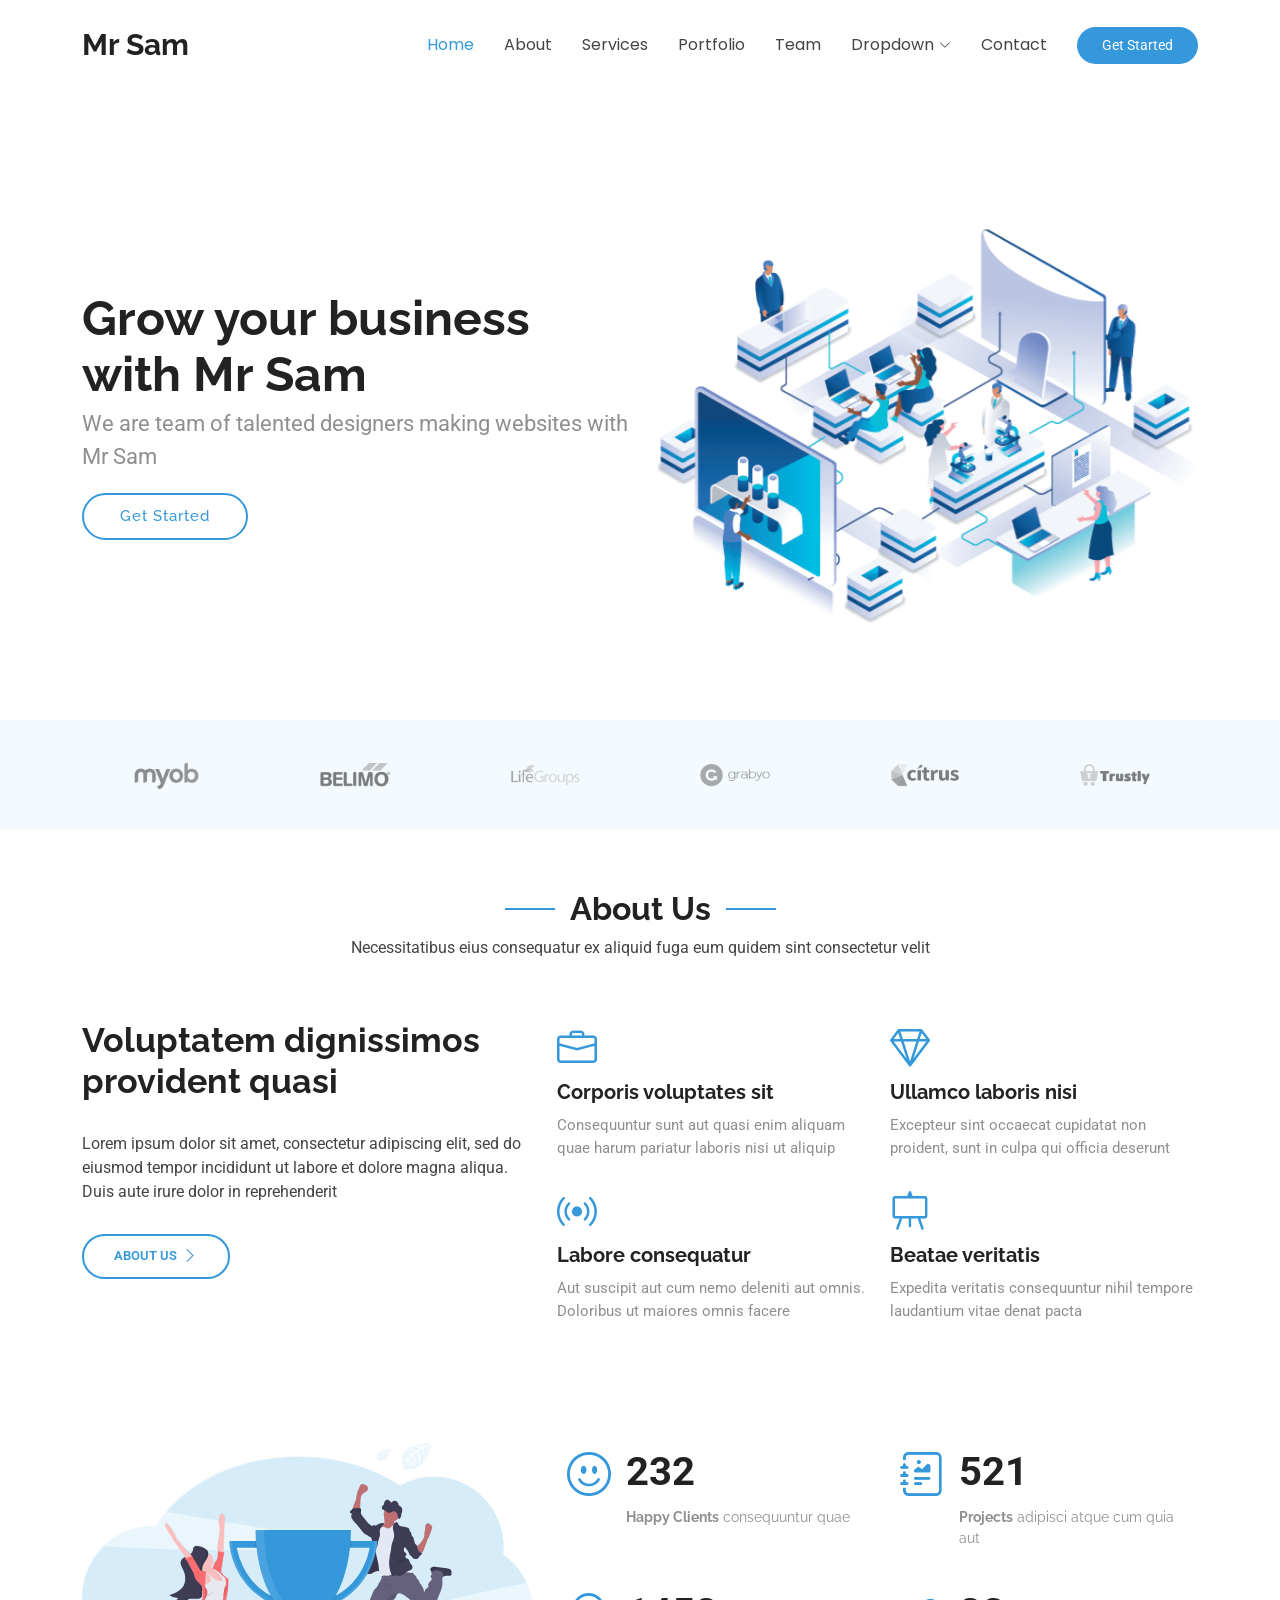
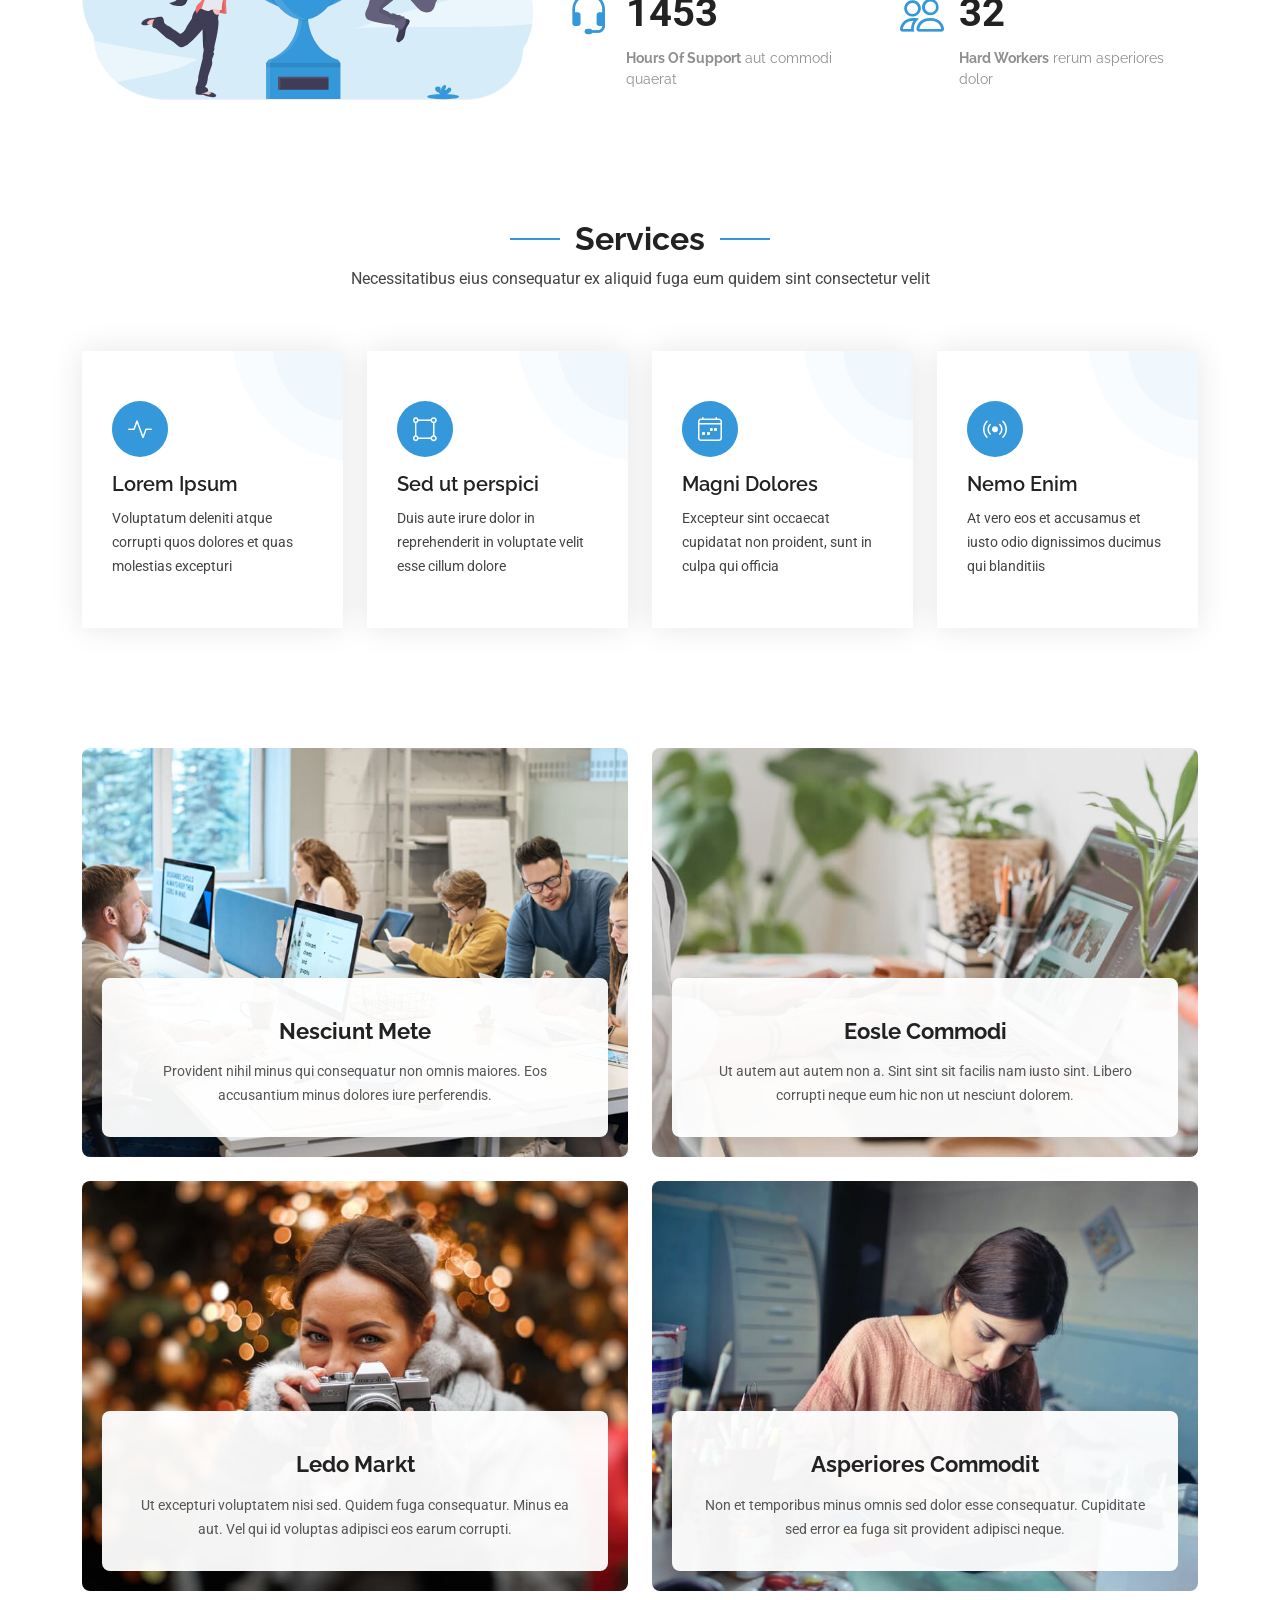
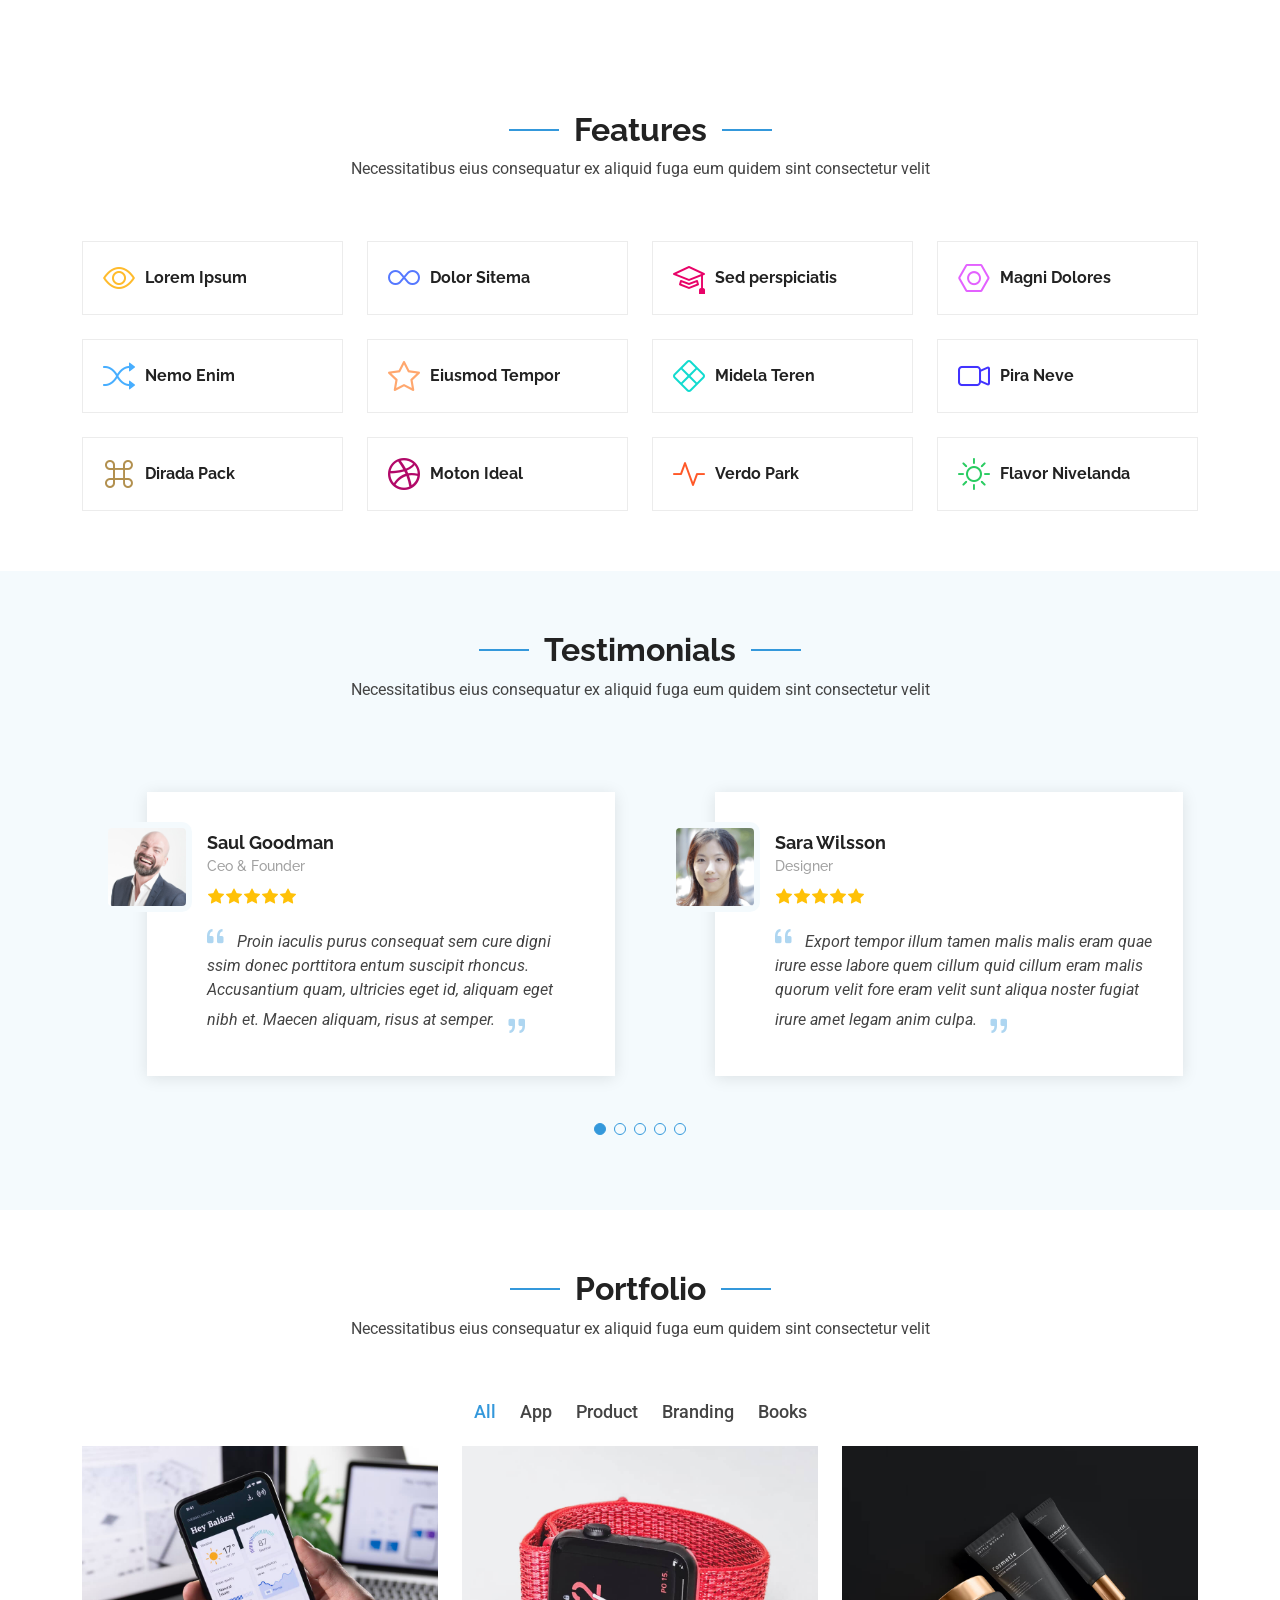
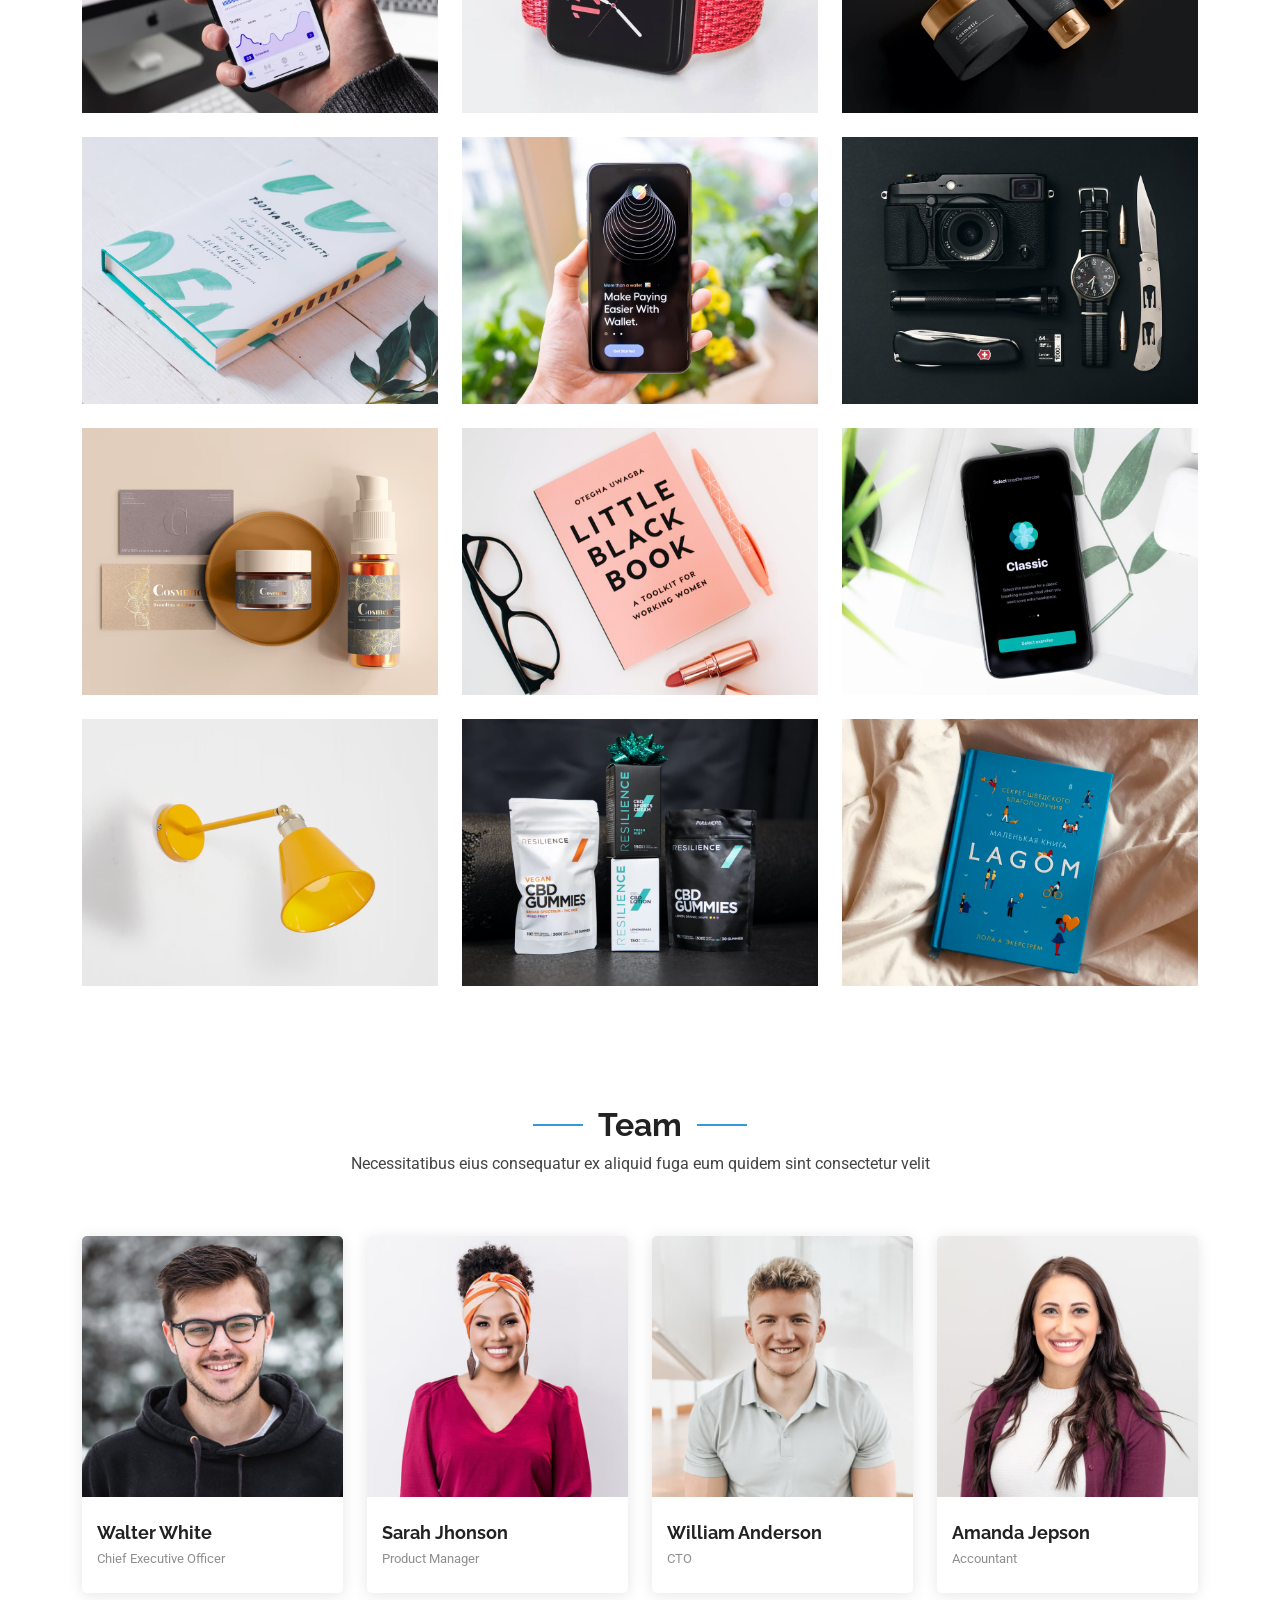
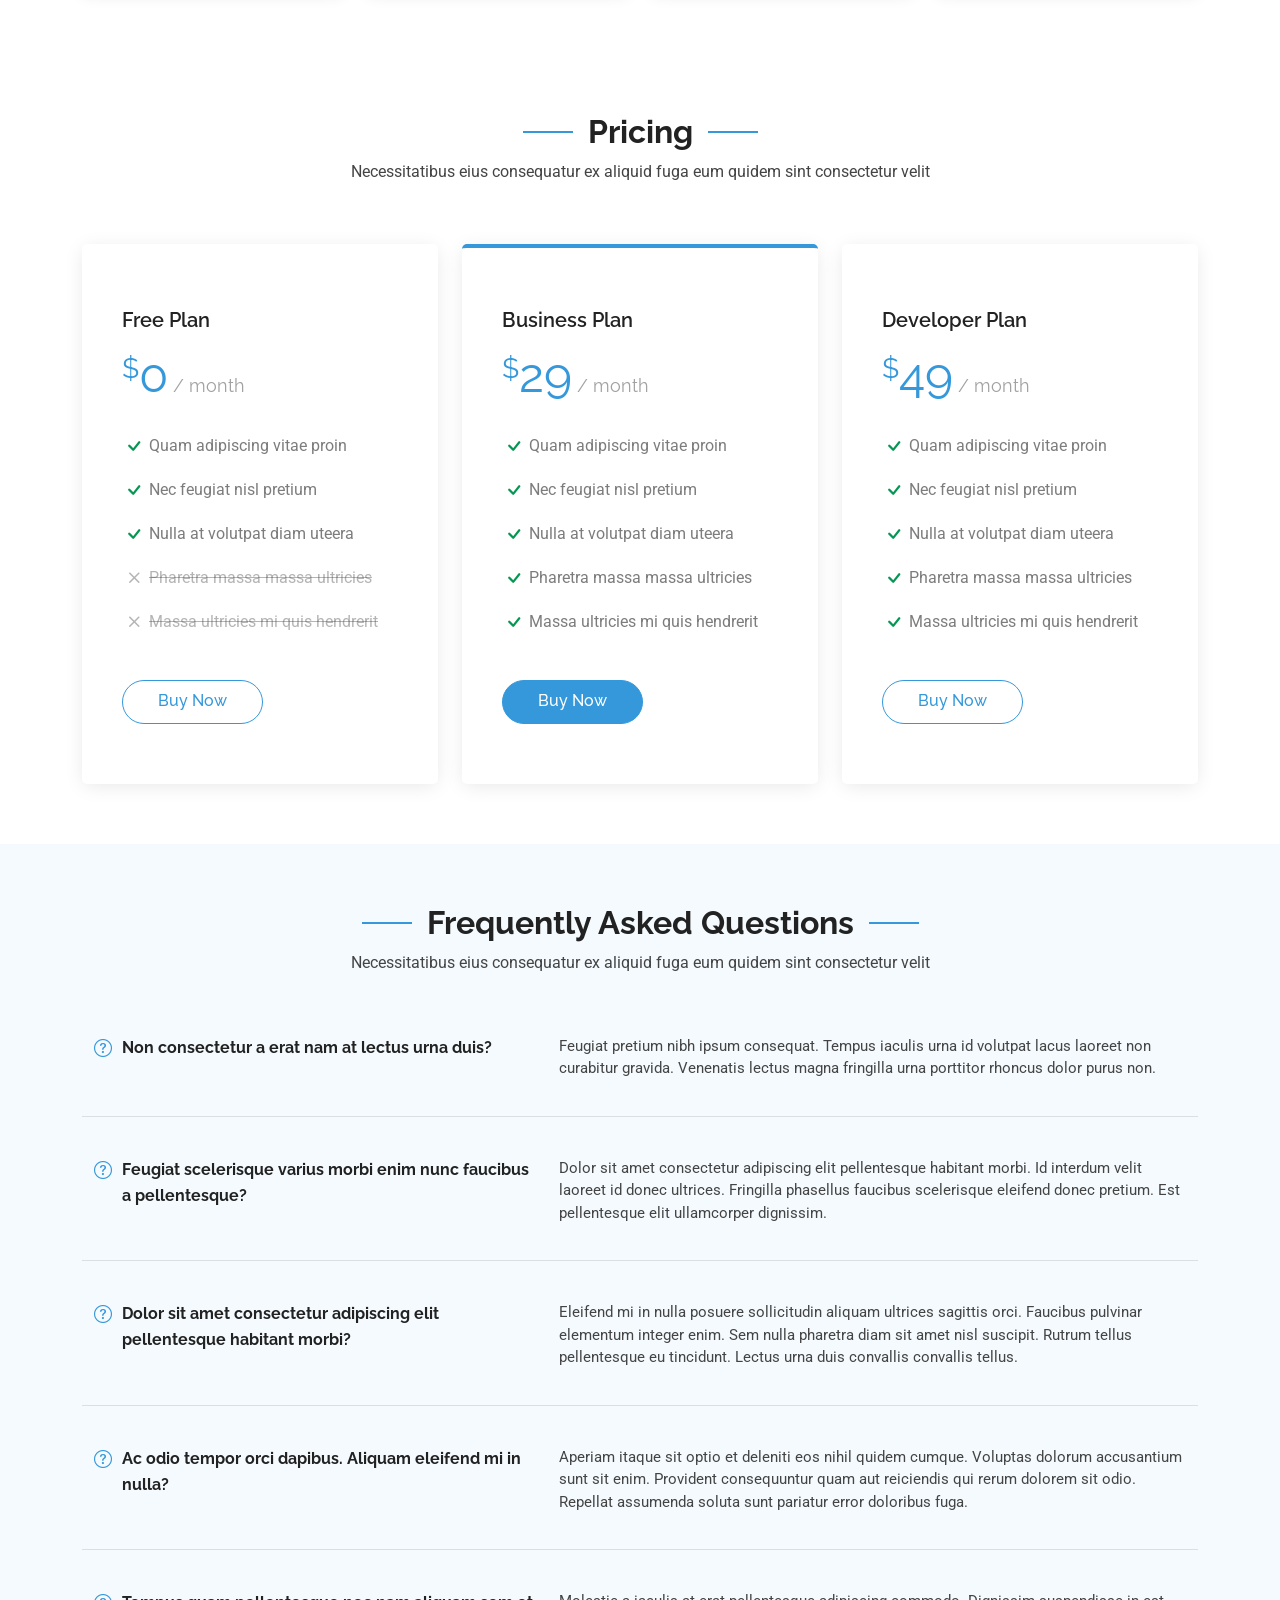
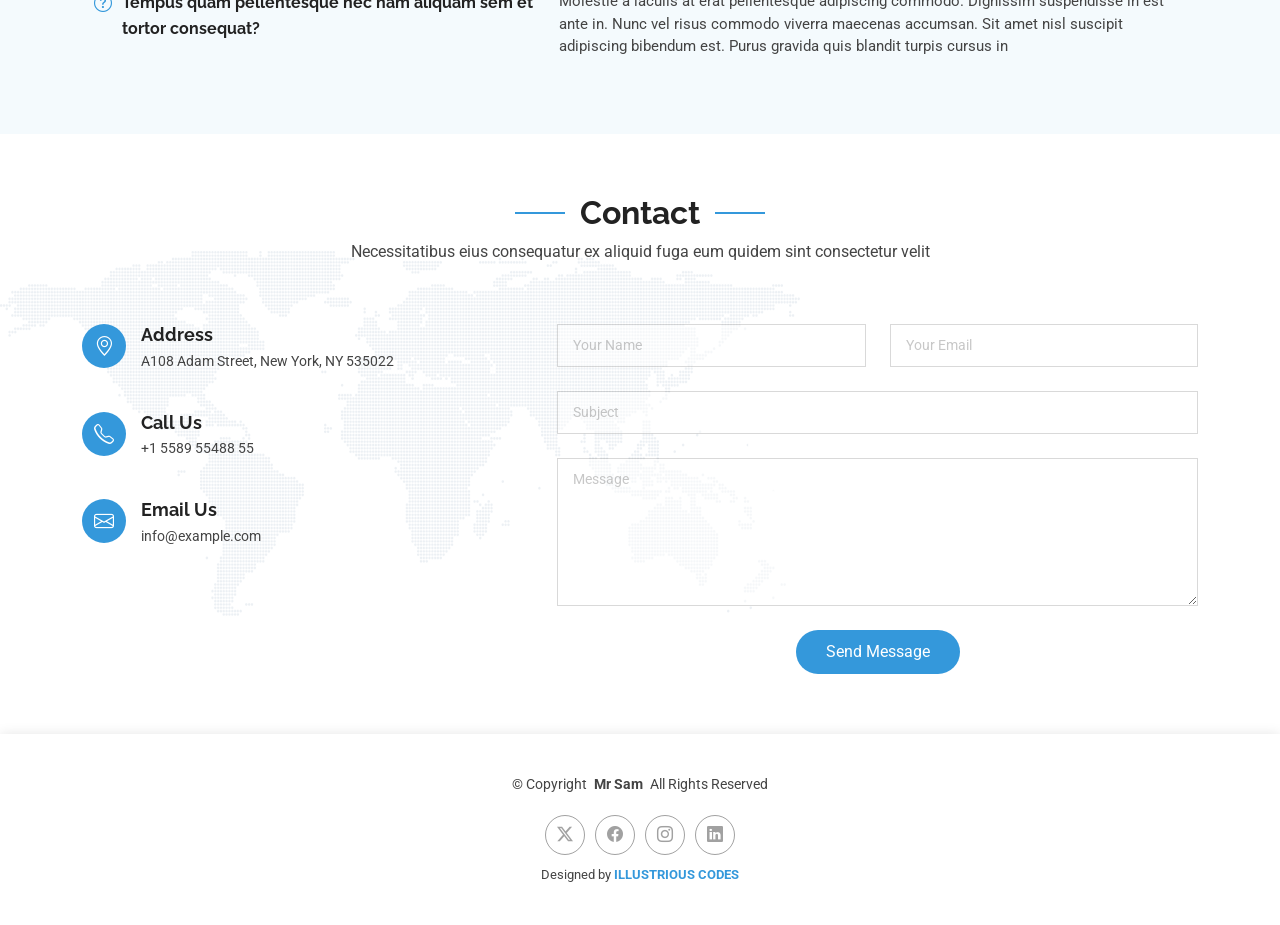
==== index.html @ 63bf289e "Mr Sam" ====
<!DOCTYPE html>
<html lang="en">
  <head>
    <meta charset="utf-8" />
    <meta content="width=device-width, initial-scale=1.0" name="viewport" />
    <title>Mr Sam Work</title>
    <meta name="description" content="" />
    <meta name="keywords" content="" />

    <!-- Favicons -->
    <!-- <link href="assets/img/favicon.png" rel="icon" />
    <link href="assets/img/apple-touch-icon.png" rel="apple-touch-icon" /> -->

    <!-- Fonts -->
    <link href="https://fonts.googleapis.com" rel="preconnect" />
    <link href="https://fonts.gstatic.com" rel="preconnect" crossorigin />
    <link
      href="https://fonts.googleapis.com/css2?family=Roboto:ital,wght@0,100;0,300;0,400;0,500;0,700;0,900;1,100;1,300;1,400;1,500;1,700;1,900&family=Poppins:ital,wght@0,100;0,200;0,300;0,400;0,500;0,600;0,700;0,800;0,900;1,100;1,200;1,300;1,400;1,500;1,600;1,700;1,800;1,900&family=Raleway:ital,wght@0,100;0,200;0,300;0,400;0,500;0,600;0,700;0,800;0,900;1,100;1,200;1,300;1,400;1,500;1,600;1,700;1,800;1,900&display=swap"
      rel="stylesheet"
    />

    <!-- Vendor CSS Files -->
    <link
      href="assets/vendor/bootstrap/css/bootstrap.min.css"
      rel="stylesheet"
    />
    <link
      href="assets/vendor/bootstrap-icons/bootstrap-icons.css"
      rel="stylesheet"
    />
    <link href="assets/vendor/aos/aos.css" rel="stylesheet" />
    <link
      href="assets/vendor/glightbox/css/glightbox.min.css"
      rel="stylesheet"
    />
    <link href="assets/vendor/swiper/swiper-bundle.min.css" rel="stylesheet" />

    <!-- Main CSS File -->
    <link href="assets/css/main.css" rel="stylesheet" />

    <!-- =======================================================
  * Template Name: Vesperr
  * Template URL: https://bootstrapmade.com/vesperr-free-bootstrap-template/
  * Updated: Aug 07 2024 with Bootstrap v5.3.3
  * Author: BootstrapMade.com
  * License: https://bootstrapmade.com/license/
  ======================================================== -->
  </head>

  <body class="index-page">
    <header id="header" class="header d-flex align-items-center sticky-top">
      <div
        class="container-fluid container-xl position-relative d-flex align-items-center"
      >
        <a href="index.html" class="logo d-flex align-items-center me-auto">
          <!-- Uncomment the line below if you also wish to use an image logo -->
          <!-- <img src="assets/img/logo.png" alt=""> -->
          <h1 class="sitename">Mr Sam</h1>
        </a>

        <nav id="navmenu" class="navmenu">
          <ul>
            <li>
              <a href="#hero" class="active">Home<br /></a>
            </li>
            <li><a href="#about">About</a></li>
            <li><a href="#services">Services</a></li>
            <li><a href="#portfolio">Portfolio</a></li>
            <li><a href="#team">Team</a></li>
            <li class="dropdown">
              <a href="#"
                ><span>Dropdown</span>
                <i class="bi bi-chevron-down toggle-dropdown"></i
              ></a>
              <ul>
                <li><a href="#">Dropdown 1</a></li>
                <li class="dropdown">
                  <a href="#"
                    ><span>Deep Dropdown</span>
                    <i class="bi bi-chevron-down toggle-dropdown"></i
                  ></a>
                  <ul>
                    <li><a href="#">Deep Dropdown 1</a></li>
                    <li><a href="#">Deep Dropdown 2</a></li>
                    <li><a href="#">Deep Dropdown 3</a></li>
                    <li><a href="#">Deep Dropdown 4</a></li>
                    <li><a href="#">Deep Dropdown 5</a></li>
                  </ul>
                </li>
                <li><a href="#">Dropdown 2</a></li>
                <li><a href="#">Dropdown 3</a></li>
                <li><a href="#">Dropdown 4</a></li>
              </ul>
            </li>
            <li><a href="#contact">Contact</a></li>
          </ul>
          <i class="mobile-nav-toggle d-xl-none bi bi-list"></i>
        </nav>

        <a class="btn-getstarted" href="index.html#about">Get Started</a>
      </div>
    </header>

    <main class="main">
      <!-- Hero Section -->
      <section id="hero" class="hero section">
        <div class="container">
          <div class="row gy-4">
            <div
              class="col-lg-6 order-2 order-lg-1 d-flex flex-column justify-content-center"
            >
              <h1>Grow your business with Mr Sam</h1>
              <p>
                We are team of talented designers making websites with Mr Sam
              </p>
              <div class="d-flex">
                <a href="#about" class="btn-get-started">Get Started</a>
                <a
                  href="https://www.youtube.com/watch?v=Y7f98aduVJ8"
                  class="glightbox btn-watch-video d-flex align-items-center"
                ></a>
              </div>
            </div>
            <div class="col-lg-6 order-1 order-lg-2 hero-img">
              <img
                src="assets/img/hero-img.png"
                class="img-fluid animated"
                alt=""
              />
            </div>
          </div>
        </div>
      </section>
      <!-- /Hero Section -->

      <!-- Clients Section -->
      <section id="clients" class="clients section light-background">
        <div class="container" data-aos="fade-up">
          <div class="row gy-4">
            <div class="col-xl-2 col-md-3 col-6 client-logo">
              <img
                src="assets/img/clients/client-1.png"
                class="img-fluid"
                alt=""
              />
            </div>
            <!-- End Client Item -->

            <div class="col-xl-2 col-md-3 col-6 client-logo">
              <img
                src="assets/img/clients/client-2.png"
                class="img-fluid"
                alt=""
              />
            </div>
            <!-- End Client Item -->

            <div class="col-xl-2 col-md-3 col-6 client-logo">
              <img
                src="assets/img/clients/client-3.png"
                class="img-fluid"
                alt=""
              />
            </div>
            <!-- End Client Item -->

            <div class="col-xl-2 col-md-3 col-6 client-logo">
              <img
                src="assets/img/clients/client-4.png"
                class="img-fluid"
                alt=""
              />
            </div>
            <!-- End Client Item -->

            <div class="col-xl-2 col-md-3 col-6 client-logo">
              <img
                src="assets/img/clients/client-5.png"
                class="img-fluid"
                alt=""
              />
            </div>
            <!-- End Client Item -->

            <div class="col-xl-2 col-md-3 col-6 client-logo">
              <img
                src="assets/img/clients/client-6.png"
                class="img-fluid"
                alt=""
              />
            </div>
            <!-- End Client Item -->
          </div>
        </div>
      </section>
      <!-- /Clients Section -->

      <!-- About Section -->
      <section id="about" class="about section">
        <!-- Section Title -->
        <div class="container section-title" data-aos="fade-up">
          <h2>About Us</h2>
          <p>
            Necessitatibus eius consequatur ex aliquid fuga eum quidem sint
            consectetur velit
          </p>
        </div>
        <!-- End Section Title -->

        <div class="container">
          <div class="row gy-5">
            <div
              class="content col-xl-5 d-flex flex-column"
              data-aos="fade-up"
              data-aos-delay="100"
            >
              <h3>Voluptatem dignissimos provident quasi</h3>
              <p>
                Lorem ipsum dolor sit amet, consectetur adipiscing elit, sed do
                eiusmod tempor incididunt ut labore et dolore magna aliqua. Duis
                aute irure dolor in reprehenderit
              </p>
              <a
                href="#"
                class="about-btn align-self-center align-self-xl-start"
                ><span>About us</span> <i class="bi bi-chevron-right"></i
              ></a>
            </div>

            <div class="col-xl-7" data-aos="fade-up" data-aos-delay="200">
              <div class="row gy-4">
                <div class="col-md-6 icon-box position-relative">
                  <i class="bi bi-briefcase"></i>
                  <h4>
                    <a href="" class="stretched-link"
                      >Corporis voluptates sit</a
                    >
                  </h4>
                  <p>
                    Consequuntur sunt aut quasi enim aliquam quae harum pariatur
                    laboris nisi ut aliquip
                  </p>
                </div>
                <!-- Icon-Box -->

                <div class="col-md-6 icon-box position-relative">
                  <i class="bi bi-gem"></i>
                  <h4>
                    <a href="" class="stretched-link">Ullamco laboris nisi</a>
                  </h4>
                  <p>
                    Excepteur sint occaecat cupidatat non proident, sunt in
                    culpa qui officia deserunt
                  </p>
                </div>
                <!-- Icon-Box -->

                <div class="col-md-6 icon-box position-relative">
                  <i class="bi bi-broadcast"></i>
                  <h4>
                    <a href="" class="stretched-link">Labore consequatur</a>
                  </h4>
                  <p>
                    Aut suscipit aut cum nemo deleniti aut omnis. Doloribus ut
                    maiores omnis facere
                  </p>
                </div>
                <!-- Icon-Box -->

                <div class="col-md-6 icon-box position-relative">
                  <i class="bi bi-easel"></i>
                  <h4>
                    <a href="" class="stretched-link">Beatae veritatis</a>
                  </h4>
                  <p>
                    Expedita veritatis consequuntur nihil tempore laudantium
                    vitae denat pacta
                  </p>
                </div>
                <!-- Icon-Box -->
              </div>
            </div>
          </div>
        </div>
      </section>
      <!-- /About Section -->

      <!-- Stats Section -->
      <section id="stats" class="stats section">
        <div class="container" data-aos="fade-up" data-aos-delay="100">
          <div class="row gy-4 align-items-center">
            <div class="col-lg-5">
              <img src="assets/img/stats-img.svg" alt="" class="img-fluid" />
            </div>

            <div class="col-lg-7">
              <div class="row gy-4">
                <div class="col-lg-6">
                  <div class="stats-item d-flex">
                    <i class="bi bi-emoji-smile flex-shrink-0"></i>
                    <div>
                      <span
                        data-purecounter-start="0"
                        data-purecounter-end="232"
                        data-purecounter-duration="1"
                        class="purecounter"
                      ></span>
                      <p>
                        <strong>Happy Clients</strong>
                        <span>consequuntur quae</span>
                      </p>
                    </div>
                  </div>
                </div>
                <!-- End Stats Item -->

                <div class="col-lg-6">
                  <div class="stats-item d-flex">
                    <i class="bi bi-journal-richtext flex-shrink-0"></i>
                    <div>
                      <span
                        data-purecounter-start="0"
                        data-purecounter-end="521"
                        data-purecounter-duration="1"
                        class="purecounter"
                      ></span>
                      <p>
                        <strong>Projects</strong>
                        <span>adipisci atque cum quia aut</span>
                      </p>
                    </div>
                  </div>
                </div>
                <!-- End Stats Item -->

                <div class="col-lg-6">
                  <div class="stats-item d-flex">
                    <i class="bi bi-headset flex-shrink-0"></i>
                    <div>
                      <span
                        data-purecounter-start="0"
                        data-purecounter-end="1453"
                        data-purecounter-duration="1"
                        class="purecounter"
                      ></span>
                      <p>
                        <strong>Hours Of Support</strong>
                        <span>aut commodi quaerat</span>
                      </p>
                    </div>
                  </div>
                </div>
                <!-- End Stats Item -->

                <div class="col-lg-6">
                  <div class="stats-item d-flex">
                    <i class="bi bi-people flex-shrink-0"></i>
                    <div>
                      <span
                        data-purecounter-start="0"
                        data-purecounter-end="32"
                        data-purecounter-duration="1"
                        class="purecounter"
                      ></span>
                      <p>
                        <strong>Hard Workers</strong>
                        <span>rerum asperiores dolor</span>
                      </p>
                    </div>
                  </div>
                </div>
                <!-- End Stats Item -->
              </div>
            </div>
          </div>
        </div>
      </section>
      <!-- /Stats Section -->

      <!-- Services Section -->
      <section id="services" class="services section">
        <!-- Section Title -->
        <div class="container section-title" data-aos="fade-up">
          <h2>Services</h2>
          <p>
            Necessitatibus eius consequatur ex aliquid fuga eum quidem sint
            consectetur velit
          </p>
        </div>
        <!-- End Section Title -->

        <div class="container">
          <div class="row gy-4">
            <div
              class="col-xl-3 col-md-6 d-flex"
              data-aos="fade-up"
              data-aos-delay="100"
            >
              <div class="service-item position-relative">
                <i class="bi bi-activity"></i>
                <h4><a href="" class="stretched-link">Lorem Ipsum</a></h4>
                <p>
                  Voluptatum deleniti atque corrupti quos dolores et quas
                  molestias excepturi
                </p>
              </div>
            </div>
            <!-- End Service Item -->

            <div
              class="col-xl-3 col-md-6 d-flex"
              data-aos="fade-up"
              data-aos-delay="200"
            >
              <div class="service-item position-relative">
                <i class="bi bi-bounding-box-circles"></i>
                <h4><a href="" class="stretched-link">Sed ut perspici</a></h4>
                <p>
                  Duis aute irure dolor in reprehenderit in voluptate velit esse
                  cillum dolore
                </p>
              </div>
            </div>
            <!-- End Service Item -->

            <div
              class="col-xl-3 col-md-6 d-flex"
              data-aos="fade-up"
              data-aos-delay="300"
            >
              <div class="service-item position-relative">
                <i class="bi bi-calendar4-week"></i>
                <h4><a href="" class="stretched-link">Magni Dolores</a></h4>
                <p>
                  Excepteur sint occaecat cupidatat non proident, sunt in culpa
                  qui officia
                </p>
              </div>
            </div>
            <!-- End Service Item -->

            <div
              class="col-xl-3 col-md-6 d-flex"
              data-aos="fade-up"
              data-aos-delay="400"
            >
              <div class="service-item position-relative">
                <i class="bi bi-broadcast"></i>
                <h4><a href="" class="stretched-link">Nemo Enim</a></h4>
                <p>
                  At vero eos et accusamus et iusto odio dignissimos ducimus qui
                  blanditiis
                </p>
              </div>
            </div>
            <!-- End Service Item -->
          </div>
        </div>
      </section>
      <!-- /Services Section -->

      <!-- Alt Services Section -->
      <section id="alt-services" class="alt-services section">
        <div class="container" data-aos="fade-up" data-aos-delay="100">
          <div class="row gy-4">
            <div class="col-lg-6" data-aos="zoom-in" data-aos-delay="200">
              <div class="service-item position-relative">
                <div class="img">
                  <img
                    src="assets/img/services-1.jpg"
                    class="img-fluid"
                    alt=""
                  />
                </div>
                <div class="details">
                  <a href="service-details.html" class="stretched-link">
                    <h3>Nesciunt Mete</h3>
                  </a>
                  <p>
                    Provident nihil minus qui consequatur non omnis maiores. Eos
                    accusantium minus dolores iure perferendis.
                  </p>
                </div>
              </div>
            </div>
            <!-- End Service Item -->

            <div class="col-lg-6" data-aos="zoom-in" data-aos-delay="300">
              <div class="service-item position-relative">
                <div class="img">
                  <img
                    src="assets/img/services-2.jpg"
                    class="img-fluid"
                    alt=""
                  />
                </div>
                <div class="details">
                  <a href="service-details.html" class="stretched-link">
                    <h3>Eosle Commodi</h3>
                  </a>
                  <p>
                    Ut autem aut autem non a. Sint sint sit facilis nam iusto
                    sint. Libero corrupti neque eum hic non ut nesciunt dolorem.
                  </p>
                </div>
              </div>
            </div>
            <!-- End Service Item -->

            <div class="col-lg-6" data-aos="zoom-in" data-aos-delay="400">
              <div class="service-item position-relative">
                <div class="img">
                  <img
                    src="assets/img/services-3.jpg"
                    class="img-fluid"
                    alt=""
                  />
                </div>
                <div class="details">
                  <a href="service-details.html" class="stretched-link">
                    <h3>Ledo Markt</h3>
                  </a>
                  <p>
                    Ut excepturi voluptatem nisi sed. Quidem fuga consequatur.
                    Minus ea aut. Vel qui id voluptas adipisci eos earum
                    corrupti.
                  </p>
                </div>
              </div>
            </div>
            <!-- End Service Item -->

            <div class="col-lg-6" data-aos="zoom-in" data-aos-delay="500">
              <div class="service-item position-relative">
                <div class="img">
                  <img
                    src="assets/img/services-4.jpg"
                    class="img-fluid"
                    alt=""
                  />
                </div>
                <div class="details">
                  <a href="service-details.html" class="stretched-link">
                    <h3>Asperiores Commodit</h3>
                  </a>
                  <p>
                    Non et temporibus minus omnis sed dolor esse consequatur.
                    Cupiditate sed error ea fuga sit provident adipisci neque.
                  </p>
                  <a href="service-details.html" class="stretched-link"></a>
                </div>
              </div>
            </div>
            <!-- End Service Item -->
          </div>
        </div>
      </section>
      <!-- /Alt Services Section -->

      <!-- Features Section -->
      <section id="features" class="features section">
        <!-- Section Title -->
        <div class="container section-title" data-aos="fade-up">
          <h2>Features</h2>
          <p>
            Necessitatibus eius consequatur ex aliquid fuga eum quidem sint
            consectetur velit
          </p>
        </div>
        <!-- End Section Title -->

        <div class="container">
          <div class="row gy-4">
            <div
              class="col-lg-3 col-md-4"
              data-aos="fade-up"
              data-aos-delay="100"
            >
              <div class="features-item">
                <i class="bi bi-eye" style="color: #ffbb2c"></i>
                <h3><a href="" class="stretched-link">Lorem Ipsum</a></h3>
              </div>
            </div>
            <!-- End Feature Item -->

            <div
              class="col-lg-3 col-md-4"
              data-aos="fade-up"
              data-aos-delay="200"
            >
              <div class="features-item">
                <i class="bi bi-infinity" style="color: #5578ff"></i>
                <h3><a href="" class="stretched-link">Dolor Sitema</a></h3>
              </div>
            </div>
            <!-- End Feature Item -->

            <div
              class="col-lg-3 col-md-4"
              data-aos="fade-up"
              data-aos-delay="300"
            >
              <div class="features-item">
                <i class="bi bi-mortarboard" style="color: #e80368"></i>
                <h3><a href="" class="stretched-link">Sed perspiciatis</a></h3>
              </div>
            </div>
            <!-- End Feature Item -->

            <div
              class="col-lg-3 col-md-4"
              data-aos="fade-up"
              data-aos-delay="400"
            >
              <div class="features-item">
                <i class="bi bi-nut" style="color: #e361ff"></i>
                <h3><a href="" class="stretched-link">Magni Dolores</a></h3>
              </div>
            </div>
            <!-- End Feature Item -->

            <div
              class="col-lg-3 col-md-4"
              data-aos="fade-up"
              data-aos-delay="500"
            >
              <div class="features-item">
                <i class="bi bi-shuffle" style="color: #47aeff"></i>
                <h3><a href="" class="stretched-link">Nemo Enim</a></h3>
              </div>
            </div>
            <!-- End Feature Item -->

            <div
              class="col-lg-3 col-md-4"
              data-aos="fade-up"
              data-aos-delay="600"
            >
              <div class="features-item">
                <i class="bi bi-star" style="color: #ffa76e"></i>
                <h3><a href="" class="stretched-link">Eiusmod Tempor</a></h3>
              </div>
            </div>
            <!-- End Feature Item -->

            <div
              class="col-lg-3 col-md-4"
              data-aos="fade-up"
              data-aos-delay="700"
            >
              <div class="features-item">
                <i class="bi bi-x-diamond" style="color: #11dbcf"></i>
                <h3><a href="" class="stretched-link">Midela Teren</a></h3>
              </div>
            </div>
            <!-- End Feature Item -->

            <div
              class="col-lg-3 col-md-4"
              data-aos="fade-up"
              data-aos-delay="800"
            >
              <div class="features-item">
                <i class="bi bi-camera-video" style="color: #4233ff"></i>
                <h3><a href="" class="stretched-link">Pira Neve</a></h3>
              </div>
            </div>
            <!-- End Feature Item -->

            <div
              class="col-lg-3 col-md-4"
              data-aos="fade-up"
              data-aos-delay="900"
            >
              <div class="features-item">
                <i class="bi bi-command" style="color: #b2904f"></i>
                <h3><a href="" class="stretched-link">Dirada Pack</a></h3>
              </div>
            </div>
            <!-- End Feature Item -->

            <div
              class="col-lg-3 col-md-4"
              data-aos="fade-up"
              data-aos-delay="1000"
            >
              <div class="features-item">
                <i class="bi bi-dribbble" style="color: #b20969"></i>
                <h3><a href="" class="stretched-link">Moton Ideal</a></h3>
              </div>
            </div>
            <!-- End Feature Item -->

            <div
              class="col-lg-3 col-md-4"
              data-aos="fade-up"
              data-aos-delay="1100"
            >
              <div class="features-item">
                <i class="bi bi-activity" style="color: #ff5828"></i>
                <h3><a href="" class="stretched-link">Verdo Park</a></h3>
              </div>
            </div>
            <!-- End Feature Item -->

            <div
              class="col-lg-3 col-md-4"
              data-aos="fade-up"
              data-aos-delay="1200"
            >
              <div class="features-item">
                <i class="bi bi-brightness-high" style="color: #29cc61"></i>
                <h3><a href="" class="stretched-link">Flavor Nivelanda</a></h3>
              </div>
            </div>
            <!-- End Feature Item -->
          </div>
        </div>
      </section>
      <!-- /Features Section -->

      <!-- Testimonials Section -->
      <section id="testimonials" class="testimonials section light-background">
        <!-- Section Title -->
        <div class="container section-title" data-aos="fade-up">
          <h2>Testimonials</h2>
          <p>
            Necessitatibus eius consequatur ex aliquid fuga eum quidem sint
            consectetur velit
          </p>
        </div>
        <!-- End Section Title -->

        <div class="container" data-aos="fade-up" data-aos-delay="100">
          <div class="swiper init-swiper">
            <script type="application/json" class="swiper-config">
              {
                "loop": true,
                "speed": 600,
                "autoplay": {
                  "delay": 5000
                },
                "slidesPerView": "auto",
                "pagination": {
                  "el": ".swiper-pagination",
                  "type": "bullets",
                  "clickable": true
                },
                "breakpoints": {
                  "320": {
                    "slidesPerView": 1,
                    "spaceBetween": 40
                  },
                  "1200": {
                    "slidesPerView": 2,
                    "spaceBetween": 20
                  }
                }
              }
            </script>
            <div class="swiper-wrapper">
              <div class="swiper-slide">
                <div class="testimonial-wrap">
                  <div class="testimonial-item">
                    <img
                      src="assets/img/testimonials/testimonials-1.jpg"
                      class="testimonial-img"
                      alt=""
                    />
                    <h3>Saul Goodman</h3>
                    <h4>Ceo &amp; Founder</h4>
                    <div class="stars">
                      <i class="bi bi-star-fill"></i
                      ><i class="bi bi-star-fill"></i
                      ><i class="bi bi-star-fill"></i
                      ><i class="bi bi-star-fill"></i
                      ><i class="bi bi-star-fill"></i>
                    </div>
                    <p>
                      <i class="bi bi-quote quote-icon-left"></i>
                      <span
                        >Proin iaculis purus consequat sem cure digni ssim donec
                        porttitora entum suscipit rhoncus. Accusantium quam,
                        ultricies eget id, aliquam eget nibh et. Maecen aliquam,
                        risus at semper.</span
                      >
                      <i class="bi bi-quote quote-icon-right"></i>
                    </p>
                  </div>
                </div>
              </div>
              <!-- End testimonial item -->

              <div class="swiper-slide">
                <div class="testimonial-wrap">
                  <div class="testimonial-item">
                    <img
                      src="assets/img/testimonials/testimonials-2.jpg"
                      class="testimonial-img"
                      alt=""
                    />
                    <h3>Sara Wilsson</h3>
                    <h4>Designer</h4>
                    <div class="stars">
                      <i class="bi bi-star-fill"></i
                      ><i class="bi bi-star-fill"></i
                      ><i class="bi bi-star-fill"></i
                      ><i class="bi bi-star-fill"></i
                      ><i class="bi bi-star-fill"></i>
                    </div>
                    <p>
                      <i class="bi bi-quote quote-icon-left"></i>
                      <span
                        >Export tempor illum tamen malis malis eram quae irure
                        esse labore quem cillum quid cillum eram malis quorum
                        velit fore eram velit sunt aliqua noster fugiat irure
                        amet legam anim culpa.</span
                      >
                      <i class="bi bi-quote quote-icon-right"></i>
                    </p>
                  </div>
                </div>
              </div>
              <!-- End testimonial item -->

              <div class="swiper-slide">
                <div class="testimonial-wrap">
                  <div class="testimonial-item">
                    <img
                      src="assets/img/testimonials/testimonials-3.jpg"
                      class="testimonial-img"
                      alt=""
                    />
                    <h3>Jena Karlis</h3>
                    <h4>Store Owner</h4>
                    <div class="stars">
                      <i class="bi bi-star-fill"></i
                      ><i class="bi bi-star-fill"></i
                      ><i class="bi bi-star-fill"></i
                      ><i class="bi bi-star-fill"></i
                      ><i class="bi bi-star-fill"></i>
                    </div>
                    <p>
                      <i class="bi bi-quote quote-icon-left"></i>
                      <span
                        >Enim nisi quem export duis labore cillum quae magna
                        enim sint quorum nulla quem veniam duis minim tempor
                        labore quem eram duis noster aute amet eram fore quis
                        sint minim.</span
                      >
                      <i class="bi bi-quote quote-icon-right"></i>
                    </p>
                  </div>
                </div>
              </div>
              <!-- End testimonial item -->

              <div class="swiper-slide">
                <div class="testimonial-wrap">
                  <div class="testimonial-item">
                    <img
                      src="assets/img/testimonials/testimonials-4.jpg"
                      class="testimonial-img"
                      alt=""
                    />
                    <h3>Matt Brandon</h3>
                    <h4>Freelancer</h4>
                    <div class="stars">
                      <i class="bi bi-star-fill"></i
                      ><i class="bi bi-star-fill"></i
                      ><i class="bi bi-star-fill"></i
                      ><i class="bi bi-star-fill"></i
                      ><i class="bi bi-star-fill"></i>
                    </div>
                    <p>
                      <i class="bi bi-quote quote-icon-left"></i>
                      <span
                        >Fugiat enim eram quae cillum dolore dolor amet nulla
                        culpa multos export minim fugiat minim velit minim dolor
                        enim duis veniam ipsum anim magna sunt elit fore quem
                        dolore labore illum veniam.</span
                      >
                      <i class="bi bi-quote quote-icon-right"></i>
                    </p>
                  </div>
                </div>
              </div>
              <!-- End testimonial item -->

              <div class="swiper-slide">
                <div class="testimonial-wrap">
                  <div class="testimonial-item">
                    <img
                      src="assets/img/testimonials/testimonials-5.jpg"
                      class="testimonial-img"
                      alt=""
                    />
                    <h3>John Larson</h3>
                    <h4>Entrepreneur</h4>
                    <div class="stars">
                      <i class="bi bi-star-fill"></i
                      ><i class="bi bi-star-fill"></i
                      ><i class="bi bi-star-fill"></i
                      ><i class="bi bi-star-fill"></i
                      ><i class="bi bi-star-fill"></i>
                    </div>
                    <p>
                      <i class="bi bi-quote quote-icon-left"></i>
                      <span
                        >Quis quorum aliqua sint quem legam fore sunt eram irure
                        aliqua veniam tempor noster veniam enim culpa labore
                        duis sunt culpa nulla illum cillum fugiat legam esse
                        veniam culpa fore nisi cillum quid.</span
                      >
                      <i class="bi bi-quote quote-icon-right"></i>
                    </p>
                  </div>
                </div>
              </div>
              <!-- End testimonial item -->
            </div>
            <div class="swiper-pagination"></div>
          </div>
        </div>
      </section>
      <!-- /Testimonials Section -->

      <!-- Portfolio Section -->
      <section id="portfolio" class="portfolio section">
        <!-- Section Title -->
        <div class="container section-title" data-aos="fade-up">
          <h2>Portfolio</h2>
          <p>
            Necessitatibus eius consequatur ex aliquid fuga eum quidem sint
            consectetur velit
          </p>
        </div>
        <!-- End Section Title -->

        <div class="container">
          <div
            class="isotope-layout"
            data-default-filter="*"
            data-layout="masonry"
            data-sort="original-order"
          >
            <ul
              class="portfolio-filters isotope-filters"
              data-aos="fade-up"
              data-aos-delay="100"
            >
              <li data-filter="*" class="filter-active">All</li>
              <li data-filter=".filter-app">App</li>
              <li data-filter=".filter-product">Product</li>
              <li data-filter=".filter-branding">Branding</li>
              <li data-filter=".filter-books">Books</li>
            </ul>
            <!-- End Portfolio Filters -->

            <div
              class="row gy-4 isotope-container"
              data-aos="fade-up"
              data-aos-delay="200"
            >
              <div
                class="col-lg-4 col-md-6 portfolio-item isotope-item filter-app"
              >
                <div class="portfolio-content h-100">
                  <img
                    src="assets/img/portfolio/app-1.jpg"
                    class="img-fluid"
                    alt=""
                  />
                  <div class="portfolio-info">
                    <h4>App 1</h4>
                    <p>Lorem ipsum, dolor sit amet consectetur</p>
                    <a
                      href="assets/img/portfolio/app-1.jpg"
                      title="App 1"
                      data-gallery="portfolio-gallery-app"
                      class="glightbox preview-link"
                      ><i class="bi bi-zoom-in"></i
                    ></a>
                    <a
                      href="portfolio-details.html"
                      title="More Details"
                      class="details-link"
                      ><i class="bi bi-link-45deg"></i
                    ></a>
                  </div>
                </div>
              </div>
              <!-- End Portfolio Item -->

              <div
                class="col-lg-4 col-md-6 portfolio-item isotope-item filter-product"
              >
                <div class="portfolio-content h-100">
                  <img
                    src="assets/img/portfolio/product-1.jpg"
                    class="img-fluid"
                    alt=""
                  />
                  <div class="portfolio-info">
                    <h4>Product 1</h4>
                    <p>Lorem ipsum, dolor sit amet consectetur</p>
                    <a
                      href="assets/img/portfolio/product-1.jpg"
                      title="Product 1"
                      data-gallery="portfolio-gallery-product"
                      class="glightbox preview-link"
                      ><i class="bi bi-zoom-in"></i
                    ></a>
                    <a
                      href="portfolio-details.html"
                      title="More Details"
                      class="details-link"
                      ><i class="bi bi-link-45deg"></i
                    ></a>
                  </div>
                </div>
              </div>
              <!-- End Portfolio Item -->

              <div
                class="col-lg-4 col-md-6 portfolio-item isotope-item filter-branding"
              >
                <div class="portfolio-content h-100">
                  <img
                    src="assets/img/portfolio/branding-1.jpg"
                    class="img-fluid"
                    alt=""
                  />
                  <div class="portfolio-info">
                    <h4>Branding 1</h4>
                    <p>Lorem ipsum, dolor sit amet consectetur</p>
                    <a
                      href="assets/img/portfolio/branding-1.jpg"
                      title="Branding 1"
                      data-gallery="portfolio-gallery-branding"
                      class="glightbox preview-link"
                      ><i class="bi bi-zoom-in"></i
                    ></a>
                    <a
                      href="portfolio-details.html"
                      title="More Details"
                      class="details-link"
                      ><i class="bi bi-link-45deg"></i
                    ></a>
                  </div>
                </div>
              </div>
              <!-- End Portfolio Item -->

              <div
                class="col-lg-4 col-md-6 portfolio-item isotope-item filter-books"
              >
                <div class="portfolio-content h-100">
                  <img
                    src="assets/img/portfolio/books-1.jpg"
                    class="img-fluid"
                    alt=""
                  />
                  <div class="portfolio-info">
                    <h4>Books 1</h4>
                    <p>Lorem ipsum, dolor sit amet consectetur</p>
                    <a
                      href="assets/img/portfolio/books-1.jpg"
                      title="Branding 1"
                      data-gallery="portfolio-gallery-book"
                      class="glightbox preview-link"
                      ><i class="bi bi-zoom-in"></i
                    ></a>
                    <a
                      href="portfolio-details.html"
                      title="More Details"
                      class="details-link"
                      ><i class="bi bi-link-45deg"></i
                    ></a>
                  </div>
                </div>
              </div>
              <!-- End Portfolio Item -->

              <div
                class="col-lg-4 col-md-6 portfolio-item isotope-item filter-app"
              >
                <div class="portfolio-content h-100">
                  <img
                    src="assets/img/portfolio/app-2.jpg"
                    class="img-fluid"
                    alt=""
                  />
                  <div class="portfolio-info">
                    <h4>App 2</h4>
                    <p>Lorem ipsum, dolor sit amet consectetur</p>
                    <a
                      href="assets/img/portfolio/app-2.jpg"
                      title="App 2"
                      data-gallery="portfolio-gallery-app"
                      class="glightbox preview-link"
                      ><i class="bi bi-zoom-in"></i
                    ></a>
                    <a
                      href="portfolio-details.html"
                      title="More Details"
                      class="details-link"
                      ><i class="bi bi-link-45deg"></i
                    ></a>
                  </div>
                </div>
              </div>
              <!-- End Portfolio Item -->

              <div
                class="col-lg-4 col-md-6 portfolio-item isotope-item filter-product"
              >
                <div class="portfolio-content h-100">
                  <img
                    src="assets/img/portfolio/product-2.jpg"
                    class="img-fluid"
                    alt=""
                  />
                  <div class="portfolio-info">
                    <h4>Product 2</h4>
                    <p>Lorem ipsum, dolor sit amet consectetur</p>
                    <a
                      href="assets/img/portfolio/product-2.jpg"
                      title="Product 2"
                      data-gallery="portfolio-gallery-product"
                      class="glightbox preview-link"
                      ><i class="bi bi-zoom-in"></i
                    ></a>
                    <a
                      href="portfolio-details.html"
                      title="More Details"
                      class="details-link"
                      ><i class="bi bi-link-45deg"></i
                    ></a>
                  </div>
                </div>
              </div>
              <!-- End Portfolio Item -->

              <div
                class="col-lg-4 col-md-6 portfolio-item isotope-item filter-branding"
              >
                <div class="portfolio-content h-100">
                  <img
                    src="assets/img/portfolio/branding-2.jpg"
                    class="img-fluid"
                    alt=""
                  />
                  <div class="portfolio-info">
                    <h4>Branding 2</h4>
                    <p>Lorem ipsum, dolor sit amet consectetur</p>
                    <a
                      href="assets/img/portfolio/branding-2.jpg"
                      title="Branding 2"
                      data-gallery="portfolio-gallery-branding"
                      class="glightbox preview-link"
                      ><i class="bi bi-zoom-in"></i
                    ></a>
                    <a
                      href="portfolio-details.html"
                      title="More Details"
                      class="details-link"
                      ><i class="bi bi-link-45deg"></i
                    ></a>
                  </div>
                </div>
              </div>
              <!-- End Portfolio Item -->

              <div
                class="col-lg-4 col-md-6 portfolio-item isotope-item filter-books"
              >
                <div class="portfolio-content h-100">
                  <img
                    src="assets/img/portfolio/books-2.jpg"
                    class="img-fluid"
                    alt=""
                  />
                  <div class="portfolio-info">
                    <h4>Books 2</h4>
                    <p>Lorem ipsum, dolor sit amet consectetur</p>
                    <a
                      href="assets/img/portfolio/books-2.jpg"
                      title="Branding 2"
                      data-gallery="portfolio-gallery-book"
                      class="glightbox preview-link"
                      ><i class="bi bi-zoom-in"></i
                    ></a>
                    <a
                      href="portfolio-details.html"
                      title="More Details"
                      class="details-link"
                      ><i class="bi bi-link-45deg"></i
                    ></a>
                  </div>
                </div>
              </div>
              <!-- End Portfolio Item -->

              <div
                class="col-lg-4 col-md-6 portfolio-item isotope-item filter-app"
              >
                <div class="portfolio-content h-100">
                  <img
                    src="assets/img/portfolio/app-3.jpg"
                    class="img-fluid"
                    alt=""
                  />
                  <div class="portfolio-info">
                    <h4>App 3</h4>
                    <p>Lorem ipsum, dolor sit amet consectetur</p>
                    <a
                      href="assets/img/portfolio/app-3.jpg"
                      title="App 3"
                      data-gallery="portfolio-gallery-app"
                      class="glightbox preview-link"
                      ><i class="bi bi-zoom-in"></i
                    ></a>
                    <a
                      href="portfolio-details.html"
                      title="More Details"
                      class="details-link"
                      ><i class="bi bi-link-45deg"></i
                    ></a>
                  </div>
                </div>
              </div>
              <!-- End Portfolio Item -->

              <div
                class="col-lg-4 col-md-6 portfolio-item isotope-item filter-product"
              >
                <div class="portfolio-content h-100">
                  <img
                    src="assets/img/portfolio/product-3.jpg"
                    class="img-fluid"
                    alt=""
                  />
                  <div class="portfolio-info">
                    <h4>Product 3</h4>
                    <p>Lorem ipsum, dolor sit amet consectetur</p>
                    <a
                      href="assets/img/portfolio/product-3.jpg"
                      title="Product 3"
                      data-gallery="portfolio-gallery-product"
                      class="glightbox preview-link"
                      ><i class="bi bi-zoom-in"></i
                    ></a>
                    <a
                      href="portfolio-details.html"
                      title="More Details"
                      class="details-link"
                      ><i class="bi bi-link-45deg"></i
                    ></a>
                  </div>
                </div>
              </div>
              <!-- End Portfolio Item -->

              <div
                class="col-lg-4 col-md-6 portfolio-item isotope-item filter-branding"
              >
                <div class="portfolio-content h-100">
                  <img
                    src="assets/img/portfolio/branding-3.jpg"
                    class="img-fluid"
                    alt=""
                  />
                  <div class="portfolio-info">
                    <h4>Branding 3</h4>
                    <p>Lorem ipsum, dolor sit amet consectetur</p>
                    <a
                      href="assets/img/portfolio/branding-3.jpg"
                      title="Branding 2"
                      data-gallery="portfolio-gallery-branding"
                      class="glightbox preview-link"
                      ><i class="bi bi-zoom-in"></i
                    ></a>
                    <a
                      href="portfolio-details.html"
                      title="More Details"
                      class="details-link"
                      ><i class="bi bi-link-45deg"></i
                    ></a>
                  </div>
                </div>
              </div>
              <!-- End Portfolio Item -->

              <div
                class="col-lg-4 col-md-6 portfolio-item isotope-item filter-books"
              >
                <div class="portfolio-content h-100">
                  <img
                    src="assets/img/portfolio/books-3.jpg"
                    class="img-fluid"
                    alt=""
                  />
                  <div class="portfolio-info">
                    <h4>Books 3</h4>
                    <p>Lorem ipsum, dolor sit amet consectetur</p>
                    <a
                      href="assets/img/portfolio/books-3.jpg"
                      title="Branding 3"
                      data-gallery="portfolio-gallery-book"
                      class="glightbox preview-link"
                      ><i class="bi bi-zoom-in"></i
                    ></a>
                    <a
                      href="portfolio-details.html"
                      title="More Details"
                      class="details-link"
                      ><i class="bi bi-link-45deg"></i
                    ></a>
                  </div>
                </div>
              </div>
              <!-- End Portfolio Item -->
            </div>
            <!-- End Portfolio Container -->
          </div>
        </div>
      </section>
      <!-- /Portfolio Section -->

      <!-- Team Section -->
      <section id="team" class="team section">
        <!-- Section Title -->
        <div class="container section-title" data-aos="fade-up">
          <h2>Team</h2>
          <p>
            Necessitatibus eius consequatur ex aliquid fuga eum quidem sint
            consectetur velit
          </p>
        </div>
        <!-- End Section Title -->

        <div class="container">
          <div class="row gy-4">
            <div
              class="col-lg-3 col-md-6 d-flex align-items-stretch"
              data-aos="fade-up"
              data-aos-delay="100"
            >
              <div class="team-member">
                <div class="member-img">
                  <img
                    src="assets/img/team/team-1.jpg"
                    class="img-fluid"
                    alt=""
                  />
                  <div class="social">
                    <a href=""><i class="bi bi-twitter-x"></i></a>
                    <a href=""><i class="bi bi-facebook"></i></a>
                    <a href=""><i class="bi bi-instagram"></i></a>
                    <a href=""><i class="bi bi-linkedin"></i></a>
                  </div>
                </div>
                <div class="member-info">
                  <h4>Walter White</h4>
                  <span>Chief Executive Officer</span>
                </div>
              </div>
            </div>
            <!-- End Team Member -->

            <div
              class="col-lg-3 col-md-6 d-flex align-items-stretch"
              data-aos="fade-up"
              data-aos-delay="200"
            >
              <div class="team-member">
                <div class="member-img">
                  <img
                    src="assets/img/team/team-2.jpg"
                    class="img-fluid"
                    alt=""
                  />
                  <div class="social">
                    <a href=""><i class="bi bi-twitter-x"></i></a>
                    <a href=""><i class="bi bi-facebook"></i></a>
                    <a href=""><i class="bi bi-instagram"></i></a>
                    <a href=""><i class="bi bi-linkedin"></i></a>
                  </div>
                </div>
                <div class="member-info">
                  <h4>Sarah Jhonson</h4>
                  <span>Product Manager</span>
                </div>
              </div>
            </div>
            <!-- End Team Member -->

            <div
              class="col-lg-3 col-md-6 d-flex align-items-stretch"
              data-aos="fade-up"
              data-aos-delay="300"
            >
              <div class="team-member">
                <div class="member-img">
                  <img
                    src="assets/img/team/team-3.jpg"
                    class="img-fluid"
                    alt=""
                  />
                  <div class="social">
                    <a href=""><i class="bi bi-twitter-x"></i></a>
                    <a href=""><i class="bi bi-facebook"></i></a>
                    <a href=""><i class="bi bi-instagram"></i></a>
                    <a href=""><i class="bi bi-linkedin"></i></a>
                  </div>
                </div>
                <div class="member-info">
                  <h4>William Anderson</h4>
                  <span>CTO</span>
                </div>
              </div>
            </div>
            <!-- End Team Member -->

            <div
              class="col-lg-3 col-md-6 d-flex align-items-stretch"
              data-aos="fade-up"
              data-aos-delay="400"
            >
              <div class="team-member">
                <div class="member-img">
                  <img
                    src="assets/img/team/team-4.jpg"
                    class="img-fluid"
                    alt=""
                  />
                  <div class="social">
                    <a href=""><i class="bi bi-twitter-x"></i></a>
                    <a href=""><i class="bi bi-facebook"></i></a>
                    <a href=""><i class="bi bi-instagram"></i></a>
                    <a href=""><i class="bi bi-linkedin"></i></a>
                  </div>
                </div>
                <div class="member-info">
                  <h4>Amanda Jepson</h4>
                  <span>Accountant</span>
                </div>
              </div>
            </div>
            <!-- End Team Member -->
          </div>
        </div>
      </section>
      <!-- /Team Section -->

      <!-- Pricing Section -->
      <section id="pricing" class="pricing section">
        <!-- Section Title -->
        <div class="container section-title" data-aos="fade-up">
          <h2>Pricing</h2>
          <p>
            Necessitatibus eius consequatur ex aliquid fuga eum quidem sint
            consectetur velit
          </p>
        </div>
        <!-- End Section Title -->

        <div class="container">
          <div class="row gy-4">
            <div class="col-lg-4" data-aos="zoom-in" data-aos-delay="100">
              <div class="pricing-item">
                <h3>Free Plan</h3>
                <h4><sup>$</sup>0<span> / month</span></h4>
                <ul>
                  <li>
                    <i class="bi bi-check"></i>
                    <span>Quam adipiscing vitae proin</span>
                  </li>
                  <li>
                    <i class="bi bi-check"></i>
                    <span>Nec feugiat nisl pretium</span>
                  </li>
                  <li>
                    <i class="bi bi-check"></i>
                    <span>Nulla at volutpat diam uteera</span>
                  </li>
                  <li class="na">
                    <i class="bi bi-x"></i>
                    <span>Pharetra massa massa ultricies</span>
                  </li>
                  <li class="na">
                    <i class="bi bi-x"></i>
                    <span>Massa ultricies mi quis hendrerit</span>
                  </li>
                </ul>
                <a href="#" class="buy-btn">Buy Now</a>
              </div>
            </div>
            <!-- End Pricing Item -->

            <div class="col-lg-4" data-aos="zoom-in" data-aos-delay="200">
              <div class="pricing-item featured">
                <h3>Business Plan</h3>
                <h4><sup>$</sup>29<span> / month</span></h4>
                <ul>
                  <li>
                    <i class="bi bi-check"></i>
                    <span>Quam adipiscing vitae proin</span>
                  </li>
                  <li>
                    <i class="bi bi-check"></i>
                    <span>Nec feugiat nisl pretium</span>
                  </li>
                  <li>
                    <i class="bi bi-check"></i>
                    <span>Nulla at volutpat diam uteera</span>
                  </li>
                  <li>
                    <i class="bi bi-check"></i>
                    <span>Pharetra massa massa ultricies</span>
                  </li>
                  <li>
                    <i class="bi bi-check"></i>
                    <span>Massa ultricies mi quis hendrerit</span>
                  </li>
                </ul>
                <a href="#" class="buy-btn">Buy Now</a>
              </div>
            </div>
            <!-- End Pricing Item -->

            <div class="col-lg-4" data-aos="zoom-in" data-aos-delay="300">
              <div class="pricing-item">
                <h3>Developer Plan</h3>
                <h4><sup>$</sup>49<span> / month</span></h4>
                <ul>
                  <li>
                    <i class="bi bi-check"></i>
                    <span>Quam adipiscing vitae proin</span>
                  </li>
                  <li>
                    <i class="bi bi-check"></i>
                    <span>Nec feugiat nisl pretium</span>
                  </li>
                  <li>
                    <i class="bi bi-check"></i>
                    <span>Nulla at volutpat diam uteera</span>
                  </li>
                  <li>
                    <i class="bi bi-check"></i>
                    <span>Pharetra massa massa ultricies</span>
                  </li>
                  <li>
                    <i class="bi bi-check"></i>
                    <span>Massa ultricies mi quis hendrerit</span>
                  </li>
                </ul>
                <a href="#" class="buy-btn">Buy Now</a>
              </div>
            </div>
            <!-- End Pricing Item -->
          </div>
        </div>
      </section>
      <!-- /Pricing Section -->

      <!-- Faq Section -->
      <section id="faq" class="faq section light-background">
        <!-- Section Title -->
        <div class="container section-title" data-aos="fade-up">
          <h2>Frequently Asked Questions</h2>
          <p>
            Necessitatibus eius consequatur ex aliquid fuga eum quidem sint
            consectetur velit
          </p>
        </div>
        <!-- End Section Title -->

        <div class="container">
          <div class="row faq-item" data-aos="fade-up" data-aos-delay="100">
            <div class="col-lg-5 d-flex">
              <i class="bi bi-question-circle"></i>
              <h4>Non consectetur a erat nam at lectus urna duis?</h4>
            </div>
            <div class="col-lg-7">
              <p>
                Feugiat pretium nibh ipsum consequat. Tempus iaculis urna id
                volutpat lacus laoreet non curabitur gravida. Venenatis lectus
                magna fringilla urna porttitor rhoncus dolor purus non.
              </p>
            </div>
          </div>
          <!-- End F.A.Q Item-->

          <div class="row faq-item" data-aos="fade-up" data-aos-delay="200">
            <div class="col-lg-5 d-flex">
              <i class="bi bi-question-circle"></i>
              <h4>
                Feugiat scelerisque varius morbi enim nunc faucibus a
                pellentesque?
              </h4>
            </div>
            <div class="col-lg-7">
              <p>
                Dolor sit amet consectetur adipiscing elit pellentesque habitant
                morbi. Id interdum velit laoreet id donec ultrices. Fringilla
                phasellus faucibus scelerisque eleifend donec pretium. Est
                pellentesque elit ullamcorper dignissim.
              </p>
            </div>
          </div>
          <!-- End F.A.Q Item-->

          <div class="row faq-item" data-aos="fade-up" data-aos-delay="300">
            <div class="col-lg-5 d-flex">
              <i class="bi bi-question-circle"></i>
              <h4>
                Dolor sit amet consectetur adipiscing elit pellentesque habitant
                morbi?
              </h4>
            </div>
            <div class="col-lg-7">
              <p>
                Eleifend mi in nulla posuere sollicitudin aliquam ultrices
                sagittis orci. Faucibus pulvinar elementum integer enim. Sem
                nulla pharetra diam sit amet nisl suscipit. Rutrum tellus
                pellentesque eu tincidunt. Lectus urna duis convallis convallis
                tellus.
              </p>
            </div>
          </div>
          <!-- End F.A.Q Item-->

          <div class="row faq-item" data-aos="fade-up" data-aos-delay="400">
            <div class="col-lg-5 d-flex">
              <i class="bi bi-question-circle"></i>
              <h4>
                Ac odio tempor orci dapibus. Aliquam eleifend mi in nulla?
              </h4>
            </div>
            <div class="col-lg-7">
              <p>
                Aperiam itaque sit optio et deleniti eos nihil quidem cumque.
                Voluptas dolorum accusantium sunt sit enim. Provident
                consequuntur quam aut reiciendis qui rerum dolorem sit odio.
                Repellat assumenda soluta sunt pariatur error doloribus fuga.
              </p>
            </div>
          </div>
          <!-- End F.A.Q Item-->

          <div class="row faq-item" data-aos="fade-up" data-aos-delay="500">
            <div class="col-lg-5 d-flex">
              <i class="bi bi-question-circle"></i>
              <h4>
                Tempus quam pellentesque nec nam aliquam sem et tortor
                consequat?
              </h4>
            </div>
            <div class="col-lg-7">
              <p>
                Molestie a iaculis at erat pellentesque adipiscing commodo.
                Dignissim suspendisse in est ante in. Nunc vel risus commodo
                viverra maecenas accumsan. Sit amet nisl suscipit adipiscing
                bibendum est. Purus gravida quis blandit turpis cursus in
              </p>
            </div>
          </div>
          <!-- End F.A.Q Item-->
        </div>
      </section>
      <!-- /Faq Section -->

      <!-- Contact Section -->
      <section id="contact" class="contact section">
        <!-- Section Title -->
        <div class="container section-title" data-aos="fade-up">
          <h2>Contact</h2>
          <p>
            Necessitatibus eius consequatur ex aliquid fuga eum quidem sint
            consectetur velit
          </p>
        </div>
        <!-- End Section Title -->

        <div
          class="container position-relative"
          data-aos="fade-up"
          data-aos-delay="100"
        >
          <div class="row gy-4">
            <div class="col-lg-5">
              <div
                class="info-item d-flex"
                data-aos="fade-up"
                data-aos-delay="200"
              >
                <i class="bi bi-geo-alt flex-shrink-0"></i>
                <div>
                  <h3>Address</h3>
                  <p>A108 Adam Street, New York, NY 535022</p>
                </div>
              </div>
              <!-- End Info Item -->

              <div
                class="info-item d-flex"
                data-aos="fade-up"
                data-aos-delay="300"
              >
                <i class="bi bi-telephone flex-shrink-0"></i>
                <div>
                  <h3>Call Us</h3>
                  <p>+1 5589 55488 55</p>
                </div>
              </div>
              <!-- End Info Item -->

              <div
                class="info-item d-flex"
                data-aos="fade-up"
                data-aos-delay="400"
              >
                <i class="bi bi-envelope flex-shrink-0"></i>
                <div>
                  <h3>Email Us</h3>
                  <p>info@example.com</p>
                </div>
              </div>
              <!-- End Info Item -->
            </div>

            <div class="col-lg-7">
              <form
                action="forms/contact.php"
                method="post"
                class="php-email-form"
                data-aos="fade-up"
                data-aos-delay="500"
              >
                <div class="row gy-4">
                  <div class="col-md-6">
                    <input
                      type="text"
                      name="name"
                      class="form-control"
                      placeholder="Your Name"
                      required=""
                    />
                  </div>

                  <div class="col-md-6">
                    <input
                      type="email"
                      class="form-control"
                      name="email"
                      placeholder="Your Email"
                      required=""
                    />
                  </div>

                  <div class="col-md-12">
                    <input
                      type="text"
                      class="form-control"
                      name="subject"
                      placeholder="Subject"
                      required=""
                    />
                  </div>

                  <div class="col-md-12">
                    <textarea
                      class="form-control"
                      name="message"
                      rows="6"
                      placeholder="Message"
                      required=""
                    ></textarea>
                  </div>

                  <div class="col-md-12 text-center">
                    <div class="loading">Loading</div>
                    <div class="error-message"></div>
                    <div class="sent-message">
                      Your message has been sent. Thank you!
                    </div>

                    <button type="submit">Send Message</button>
                  </div>
                </div>
              </form>
            </div>
            <!-- End Contact Form -->
          </div>
        </div>
      </section>
      <!-- /Contact Section -->
    </main>

    <footer id="footer" class="footer">
      <div class="container">
        <div class="copyright text-center">
          <p>
            © <span>Copyright</span>
            <strong class="px-1 sitename">Mr Sam</strong>
            <span>All Rights Reserved</span>
          </p>
        </div>
        <div class="social-links d-flex justify-content-center">
          <a href=""><i class="bi bi-twitter-x"></i></a>
          <a href=""><i class="bi bi-facebook"></i></a>
          <a href=""><i class="bi bi-instagram"></i></a>
          <a href=""><i class="bi bi-linkedin"></i></a>
        </div>
        <div class="credits">
          <!-- All the links in the footer should remain intact. -->
          <!-- You can delete the links only if you've purchased the pro version. -->
          <!-- Licensing information: https://bootstrapmade.com/license/ -->
          <!-- Purchase the pro version with working PHP/AJAX contact form: [buy-url] -->
          Designed by
          <a href="https://bootstrapmade.com/"><b>ILLUSTRIOUS CODES</b></a>
        </div>
      </div>
    </footer>

    <!-- Scroll Top -->
    <a
      href="#"
      id="scroll-top"
      class="scroll-top d-flex align-items-center justify-content-center"
      ><i class="bi bi-arrow-up-short"></i
    ></a>

    <!-- Preloader -->
    <div id="preloader"></div>

    <!-- Vendor JS Files -->
    <script src="assets/vendor/bootstrap/js/bootstrap.bundle.min.js"></script>
    <script src="assets/vendor/php-email-form/validate.js"></script>
    <script src="assets/vendor/aos/aos.js"></script>
    <script src="assets/vendor/glightbox/js/glightbox.min.js"></script>
    <script src="assets/vendor/purecounter/purecounter_vanilla.js"></script>
    <script src="assets/vendor/swiper/swiper-bundle.min.js"></script>
    <script src="assets/vendor/imagesloaded/imagesloaded.pkgd.min.js"></script>
    <script src="assets/vendor/isotope-layout/isotope.pkgd.min.js"></script>

    <!-- Main JS File -->
    <script src="assets/js/main.js"></script>
  </body>
</html>
---- assets/css/main.css ----
/**
* Template Name: Vesperr
* Template URL: https://bootstrapmade.com/vesperr-free-bootstrap-template/
* Updated: Aug 07 2024 with Bootstrap v5.3.3
* Author: BootstrapMade.com
* License: https://bootstrapmade.com/license/
*/

/*--------------------------------------------------------------
# Font & Color Variables
# Help: https://bootstrapmade.com/color-system/
--------------------------------------------------------------*/
/* Fonts */
:root {
  --default-font: "Roboto",  system-ui, -apple-system, "Segoe UI", Roboto, "Helvetica Neue", Arial, "Noto Sans", "Liberation Sans", sans-serif, "Apple Color Emoji", "Segoe UI Emoji", "Segoe UI Symbol", "Noto Color Emoji";
  --heading-font: "Raleway",  sans-serif;
  --nav-font: "Poppins",  sans-serif;
}

/* Global Colors - The following color variables are used throughout the website. Updating them here will change the color scheme of the entire website */
:root { 
  --background-color: #ffffff; /* Background color for the entire website, including individual sections */
  --default-color: #444444; /* Default color used for the majority of the text content across the entire website */
  --heading-color: #222222; /* Color for headings, subheadings and title throughout the website */
  --accent-color: #3498db; /* Accent color that represents your brand on the website. It's used for buttons, links, and other elements that need to stand out */
  --surface-color: #ffffff; /* The surface color is used as a background of boxed elements within sections, such as cards, icon boxes, or other elements that require a visual separation from the global background. */
  --contrast-color: #ffffff; /* Contrast color for text, ensuring readability against backgrounds of accent, heading, or default colors. */
}

/* Nav Menu Colors - The following color variables are used specifically for the navigation menu. They are separate from the global colors to allow for more customization options */
:root {
  --nav-color: #444444;  /* The default color of the main navmenu links */
  --nav-hover-color: #3498db; /* Applied to main navmenu links when they are hovered over or active */
  --nav-mobile-background-color: #ffffff; /* Used as the background color for mobile navigation menu */
  --nav-dropdown-background-color: #ffffff; /* Used as the background color for dropdown items that appear when hovering over primary navigation items */
  --nav-dropdown-color: #444444; /* Used for navigation links of the dropdown items in the navigation menu. */
  --nav-dropdown-hover-color: #3498db; /* Similar to --nav-hover-color, this color is applied to dropdown navigation links when they are hovered over. */
}

/* Color Presets - These classes override global colors when applied to any section or element, providing reuse of the sam color scheme. */

.light-background {
  --background-color: #f4fafd;
  --surface-color: #ffffff;
}

.dark-background {
  --background-color: #060606;
  --default-color: #ffffff;
  --heading-color: #ffffff;
  --surface-color: #252525;
  --contrast-color: #ffffff;
}

/* Smooth scroll */
:root {
  scroll-behavior: smooth;
}

/*--------------------------------------------------------------
# General Styling & Shared Classes
--------------------------------------------------------------*/
body {
  color: var(--default-color);
  background-color: var(--background-color);
  font-family: var(--default-font);
}

a {
  color: var(--accent-color);
  text-decoration: none;
  transition: 0.3s;
}

a:hover {
  color: color-mix(in srgb, var(--accent-color), transparent 25%);
  text-decoration: none;
}

h1,
h2,
h3,
h4,
h5,
h6 {
  color: var(--heading-color);
  font-family: var(--heading-font);
}

/* PHP Email Form Messages
------------------------------*/
.php-email-form .error-message {
  display: none;
  background: #df1529;
  color: #ffffff;
  text-align: left;
  padding: 15px;
  margin-bottom: 24px;
  font-weight: 600;
}

.php-email-form .sent-message {
  display: none;
  color: #ffffff;
  background: #059652;
  text-align: center;
  padding: 15px;
  margin-bottom: 24px;
  font-weight: 600;
}

.php-email-form .loading {
  display: none;
  background: var(--surface-color);
  text-align: center;
  padding: 15px;
  margin-bottom: 24px;
}

.php-email-form .loading:before {
  content: "";
  display: inline-block;
  border-radius: 50%;
  width: 24px;
  height: 24px;
  margin: 0 10px -6px 0;
  border: 3px solid var(--accent-color);
  border-top-color: var(--surface-color);
  animation: php-email-form-loading 1s linear infinite;
}

@keyframes php-email-form-loading {
  0% {
    transform: rotate(0deg);
  }

  100% {
    transform: rotate(360deg);
  }
}

/*--------------------------------------------------------------
# Global Header
--------------------------------------------------------------*/
.header {
  color: var(--default-color);
  background-color: var(--background-color);
  padding: 15px 0;
  transition: all 0.5s;
  z-index: 997;
}

.header .logo {
  line-height: 1;
}

.header .logo img {
  max-height: 36px;
  margin-right: 8px;
}

.header .logo h1 {
  font-size: 30px;
  margin: 0;
  font-weight: 700;
  color: var(--heading-color);
}

.header .btn-getstarted,
.header .btn-getstarted:focus {
  color: var(--contrast-color);
  background: var(--accent-color);
  font-size: 14px;
  padding: 8px 25px;
  margin: 0 0 0 30px;
  border-radius: 50px;
  transition: 0.3s;
}

.header .btn-getstarted:hover,
.header .btn-getstarted:focus:hover {
  color: var(--contrast-color);
  background: color-mix(in srgb, var(--accent-color), transparent 15%);
}

@media (max-width: 1200px) {
  .header .logo {
    order: 1;
  }

  .header .btn-getstarted {
    order: 2;
    margin: 0 15px 0 0;
    padding: 6px 15px;
  }

  .header .navmenu {
    order: 3;
  }
}

.scrolled .header {
  box-shadow: 0px 0 18px rgba(0, 0, 0, 0.1);
}

/*--------------------------------------------------------------
# Navigation Menu
--------------------------------------------------------------*/
/* Navmenu - Desktop */
@media (min-width: 1200px) {
  .navmenu {
    padding: 0;
  }

  .navmenu ul {
    margin: 0;
    padding: 0;
    display: flex;
    list-style: none;
    align-items: center;
  }

  .navmenu li {
    position: relative;
  }

  .navmenu a,
  .navmenu a:focus {
    color: var(--nav-color);
    padding: 18px 15px;
    font-size: 16px;
    font-family: var(--nav-font);
    font-weight: 400;
    display: flex;
    align-items: center;
    justify-content: space-between;
    white-space: nowrap;
    transition: 0.3s;
  }

  .navmenu a i,
  .navmenu a:focus i {
    font-size: 12px;
    line-height: 0;
    margin-left: 5px;
    transition: 0.3s;
  }

  .navmenu li:last-child a {
    padding-right: 0;
  }

  .navmenu li:hover>a,
  .navmenu .active,
  .navmenu .active:focus {
    color: var(--nav-hover-color);
  }

  .navmenu .dropdown ul {
    margin: 0;
    padding: 10px 0;
    background: var(--nav-dropdown-background-color);
    display: block;
    position: absolute;
    visibility: hidden;
    left: 14px;
    top: 130%;
    opacity: 0;
    transition: 0.3s;
    border-radius: 4px;
    z-index: 99;
    box-shadow: 0px 0px 30px rgba(0, 0, 0, 0.1);
  }

  .navmenu .dropdown ul li {
    min-width: 200px;
  }

  .navmenu .dropdown ul a {
    padding: 10px 20px;
    font-size: 15px;
    text-transform: none;
    color: var(--nav-dropdown-color);
  }

  .navmenu .dropdown ul a i {
    font-size: 12px;
  }

  .navmenu .dropdown ul a:hover,
  .navmenu .dropdown ul .active:hover,
  .navmenu .dropdown ul li:hover>a {
    color: var(--nav-dropdown-hover-color);
  }

  .navmenu .dropdown:hover>ul {
    opacity: 1;
    top: 100%;
    visibility: visible;
  }

  .navmenu .dropdown .dropdown ul {
    top: 0;
    left: -90%;
    visibility: hidden;
  }

  .navmenu .dropdown .dropdown:hover>ul {
    opacity: 1;
    top: 0;
    left: -100%;
    visibility: visible;
  }
}

/* Navmenu - Mobile */
@media (max-width: 1199px) {
  .mobile-nav-toggle {
    color: var(--nav-color);
    font-size: 28px;
    line-height: 0;
    margin-right: 10px;
    cursor: pointer;
    transition: color 0.3s;
  }

  .navmenu {
    padding: 0;
    z-index: 9997;
  }

  .navmenu ul {
    display: none;
    list-style: none;
    position: absolute;
    inset: 60px 20px 20px 20px;
    padding: 10px 0;
    margin: 0;
    border-radius: 6px;
    background-color: var(--nav-mobile-background-color);
    overflow-y: auto;
    transition: 0.3s;
    z-index: 9998;
    box-shadow: 0px 0px 30px rgba(0, 0, 0, 0.1);
  }

  .navmenu a,
  .navmenu a:focus {
    color: var(--nav-dropdown-color);
    padding: 10px 20px;
    font-family: var(--nav-font);
    font-size: 17px;
    font-weight: 500;
    display: flex;
    align-items: center;
    justify-content: space-between;
    white-space: nowrap;
    transition: 0.3s;
  }

  .navmenu a i,
  .navmenu a:focus i {
    font-size: 12px;
    line-height: 0;
    margin-left: 5px;
    width: 30px;
    height: 30px;
    display: flex;
    align-items: center;
    justify-content: center;
    border-radius: 50%;
    transition: 0.3s;
    background-color: color-mix(in srgb, var(--accent-color), transparent 90%);
  }

  .navmenu a i:hover,
  .navmenu a:focus i:hover {
    background-color: var(--accent-color);
    color: var(--contrast-color);
  }

  .navmenu a:hover,
  .navmenu .active,
  .navmenu .active:focus {
    color: var(--nav-dropdown-hover-color);
  }

  .navmenu .active i,
  .navmenu .active:focus i {
    background-color: var(--accent-color);
    color: var(--contrast-color);
    transform: rotate(180deg);
  }

  .navmenu .dropdown ul {
    position: static;
    display: none;
    z-index: 99;
    padding: 10px 0;
    margin: 10px 20px;
    background-color: var(--nav-dropdown-background-color);
    border: 1px solid color-mix(in srgb, var(--default-color), transparent 90%);
    box-shadow: none;
    transition: all 0.5s ease-in-out;
  }

  .navmenu .dropdown ul ul {
    background-color: rgba(33, 37, 41, 0.1);
  }

  .navmenu .dropdown>.dropdown-active {
    display: block;
    background-color: rgba(33, 37, 41, 0.03);
  }

  .mobile-nav-active {
    overflow: hidden;
  }

  .mobile-nav-active .mobile-nav-toggle {
    color: #fff;
    position: absolute;
    font-size: 32px;
    top: 15px;
    right: 15px;
    margin-right: 0;
    z-index: 9999;
  }

  .mobile-nav-active .navmenu {
    position: fixed;
    overflow: hidden;
    inset: 0;
    background: rgba(33, 37, 41, 0.8);
    transition: 0.3s;
  }

  .mobile-nav-active .navmenu>ul {
    display: block;
  }
}

/*--------------------------------------------------------------
# Global Footer
--------------------------------------------------------------*/
.footer {
  color: var(--default-color);
  background-color: var(--background-color);
  font-size: 14px;
  padding: 40px 0;
  position: relative;
  box-shadow: 0px 0px 12px 0px rgba(0, 0, 0, 0.1);
}

.footer .copyright p {
  margin-bottom: 0;
}

.footer .social-links {
  margin-top: 20px;
}

.footer .social-links a {
  display: flex;
  align-items: center;
  justify-content: center;
  width: 40px;
  height: 40px;
  border-radius: 50%;
  border: 1px solid color-mix(in srgb, var(--default-color), transparent 50%);
  font-size: 16px;
  color: color-mix(in srgb, var(--default-color), transparent 50%);
  margin: 0 5px;
  transition: 0.3s;
}

.footer .social-links a:hover {
  color: var(--accent-color);
  border-color: var(--accent-color);
}

.footer .credits {
  margin-top: 10px;
  font-size: 13px;
  text-align: center;
}

/*--------------------------------------------------------------
# Preloader
--------------------------------------------------------------*/
#preloader {
  position: fixed;
  inset: 0;
  z-index: 999999;
  overflow: hidden;
  background: var(--background-color);
  transition: all 0.6s ease-out;
}

#preloader:before {
  content: "";
  position: fixed;
  top: calc(50% - 30px);
  left: calc(50% - 30px);
  border: 6px solid #ffffff;
  border-color: var(--accent-color) transparent var(--accent-color) transparent;
  border-radius: 50%;
  width: 60px;
  height: 60px;
  animation: animate-preloader 1.5s linear infinite;
}

@keyframes animate-preloader {
  0% {
    transform: rotate(0deg);
  }

  100% {
    transform: rotate(360deg);
  }
}

/*--------------------------------------------------------------
# Scroll Top Button
--------------------------------------------------------------*/
.scroll-top {
  position: fixed;
  visibility: hidden;
  opacity: 0;
  right: 15px;
  bottom: 15px;
  z-index: 99999;
  background-color: var(--accent-color);
  width: 40px;
  height: 40px;
  border-radius: 4px;
  transition: all 0.4s;
}

.scroll-top i {
  font-size: 24px;
  color: var(--contrast-color);
  line-height: 0;
}

.scroll-top:hover {
  background-color: color-mix(in srgb, var(--accent-color), transparent 20%);
  color: var(--contrast-color);
}

.scroll-top.active {
  visibility: visible;
  opacity: 1;
}

/*--------------------------------------------------------------
# Disable aos animation delay on mobile devices
--------------------------------------------------------------*/
@media screen and (max-width: 768px) {
  [data-aos-delay] {
    transition-delay: 0 !important;
  }
}

/*--------------------------------------------------------------
# Global Page Titles & Breadcrumbs
--------------------------------------------------------------*/
.page-title {
  --background-color: color-mix(in srgb, var(--default-color), transparent 96%);
  color: var(--default-color);
  background-color: var(--background-color);
  padding: 20px 0;
  position: relative;
}

.page-title h1 {
  font-size: 28px;
  font-weight: 700;
  margin: 0;
}

.page-title .breadcrumbs ol {
  display: flex;
  flex-wrap: wrap;
  list-style: none;
  padding: 0 0 10px 0;
  margin: 0;
  font-size: 14px;
  font-weight: 400;
}

.page-title .breadcrumbs ol li+li {
  padding-left: 10px;
}

.page-title .breadcrumbs ol li+li::before {
  content: "/";
  display: inline-block;
  padding-right: 10px;
  color: color-mix(in srgb, var(--default-color), transparent 70%);
}

/*--------------------------------------------------------------
# Global Sections
--------------------------------------------------------------*/
section,
.section {
  color: var(--default-color);
  background-color: var(--background-color);
  padding: 60px 0;
  scroll-margin-top: 90px;
  overflow: clip;
}

@media (max-width: 1199px) {

  section,
  .section {
    scroll-margin-top: 66px;
  }
}

/*--------------------------------------------------------------
# Global Section Titles
--------------------------------------------------------------*/
.section-title {
  text-align: center;
  padding-bottom: 60px;
  position: relative;
}

.section-title h2 {
  font-size: 32px;
  font-weight: 700;
  position: relative;
}

.section-title h2:before,
.section-title h2:after {
  content: "";
  width: 50px;
  height: 2px;
  background: var(--accent-color);
  display: inline-block;
}

.section-title h2:before {
  margin: 0 15px 10px 0;
}

.section-title h2:after {
  margin: 0 0 10px 15px;
}

.section-title p {
  margin-bottom: 0;
}

/*--------------------------------------------------------------
# Hero Section
--------------------------------------------------------------*/
.hero {
  width: 100%;
  min-height: 70vh;
  position: relative;
  padding: 80px 0 60px 0;
  display: flex;
  align-items: center;
}

.hero h1 {
  margin: 0;
  font-size: 48px;
  font-weight: 700;
  line-height: 56px;
}

.hero p {
  color: color-mix(in srgb, var(--default-color), transparent 40%);
  margin: 5px 0 20px 0;
  font-size: 22px;
  font-weight: 400;
}

.hero .btn-get-started {
  font-family: var(--heading-font);
  font-weight: 500;
  font-size: 15px;
  letter-spacing: 1px;
  display: inline-block;
  padding: 10px 36px;
  border-radius: 50px;
  transition: 0.3s;
  border: 2px solid var(--accent-color);
}

.hero .btn-get-started:hover {
  color: var(--contrast-color);
  background: var(--accent-color);
}

.hero .animated {
  animation: up-down 2s ease-in-out infinite alternate-reverse both;
}

@media (max-width: 640px) {
  .hero h1 {
    font-size: 28px;
    line-height: 36px;
  }

  .hero p {
    font-size: 18px;
    line-height: 24px;
    margin-bottom: 30px;
  }

  .hero .btn-get-started,
  .hero .btn-watch-video {
    font-size: 13px;
  }
}

@keyframes up-down {
  0% {
    transform: translateY(10px);
  }

  100% {
    transform: translateY(-10px);
  }
}

/*--------------------------------------------------------------
# Clients Section
--------------------------------------------------------------*/
.clients {
  padding: 20px 0;
}

.clients .client-logo {
  display: flex;
  justify-content: center;
  align-items: center;
  overflow: hidden;
}

.clients .client-logo img {
  padding: 20px 40px;
  max-width: 90%;
  transition: 0.3s;
  opacity: 0.5;
  filter: grayscale(100);
}

.clients .client-logo img:hover {
  filter: none;
  opacity: 1;
}

@media (max-width: 640px) {
  .clients .client-logo img {
    padding: 20px;
  }
}

/*--------------------------------------------------------------
# About Section
--------------------------------------------------------------*/
.about .content h3 {
  font-weight: 700;
  font-size: 34px;
  margin-bottom: 30px;
}

.about .content p {
  margin-bottom: 30px;
}

.about .content .about-btn {
  padding: 8px 30px 9px 30px;
  color: var(--accent-color);
  border-radius: 50px;
  transition: 0.3s;
  text-transform: uppercase;
  font-weight: 600;
  font-size: 13px;
  display: inline-flex;
  align-items: center;
  border: 2px solid var(--accent-color);
}

.about .content .about-btn i {
  font-size: 16px;
  padding-left: 5px;
}

.about .content .about-btn:hover {
  background: var(--accent-color);
  color: var(--contrast-color);
}

.about .icon-box i {
  font-size: 40px;
  color: var(--accent-color);
  margin-bottom: 10px;
}

.about .icon-box h4 {
  font-size: 20px;
  font-weight: 700;
  margin: 0 0 10px 0;
}

.about .icon-box h4 a {
  color: var(--heading-color);
  transition: 0.3s;
}

.about .icon-box p {
  font-size: 15px;
  color: color-mix(in srgb, var(--default-color), transparent 40%);
  margin-bottom: 0;
}

.about .icon-box:hover h4 a {
  color: var(--accent-color);
}

/*--------------------------------------------------------------
# Stats Section
--------------------------------------------------------------*/
.stats .stats-item {
  padding: 10px;
}

.stats .stats-item i {
  font-size: 44px;
  color: var(--accent-color);
  line-height: 0;
  margin-right: 15px;
}

.stats .stats-item .purecounter {
  color: var(--heading-color);
  font-size: 40px;
  display: block;
  font-weight: 700;
  line-height: 40px;
}

.stats .stats-item p {
  color: color-mix(in srgb, var(--default-color), transparent 40%);
  padding: 15px 0 0 0;
  margin: 0;
  font-family: var(--heading-font);
  font-size: 14px;
}

/*--------------------------------------------------------------
# Services Section
--------------------------------------------------------------*/
.services .service-item {
  background-color: var(--surface-color);
  box-shadow: 0px 0 30px 0 rgba(0, 0, 0, 0.1);
  padding: 50px 30px;
  transition: all ease-in-out 0.4s;
  height: 100%;
  overflow: hidden;
  z-index: 1;
}

.services .service-item:before {
  content: "";
  position: absolute;
  background: color-mix(in srgb, var(--accent-color), transparent 96%);
  right: -80px;
  top: -80px;
  width: 150px;
  height: 150px;
  border-radius: 50%;
  transition: all 0.3s;
  z-index: -1;
}

.services .service-item:after {
  content: "";
  position: absolute;
  background: color-mix(in srgb, var(--accent-color), transparent 97%);
  right: -140px;
  top: -140px;
  width: 250px;
  height: 250px;
  border-radius: 50%;
  transition: all 0.3s;
  z-index: -1;
}

.services .service-item i {
  background: var(--accent-color);
  color: var(--contrast-color);
  font-size: 24px;
  transition: 0.3s;
  display: flex;
  align-items: center;
  justify-content: center;
  width: 56px;
  height: 56px;
  border-radius: 50%;
}

.services .service-item h4 {
  font-weight: 600;
  margin: 15px 0 0 0;
  transition: 0.3s;
  font-size: 20px;
}

.services .service-item h4 a {
  color: var(--heading-color);
}

.services .service-item p {
  line-height: 24px;
  font-size: 14px;
  margin: 10px 0 0 0;
}

.services .service-item:hover:before,
.services .service-item:hover:after {
  background: var(--accent-color);
  right: 0;
  top: 0;
  width: 100%;
  height: 100%;
  border-radius: 0px;
}

.services .service-item:hover h4 a,
.services .service-item:hover p {
  color: var(--contrast-color);
}

.services .service-item:hover i {
  background: var(--surface-color);
  color: var(--accent-color);
}

/*--------------------------------------------------------------
# Alt Services Section
--------------------------------------------------------------*/
.alt-services .img {
  border-radius: 8px;
  overflow: hidden;
}

.alt-services .img img {
  transition: 0.6s;
}

.alt-services .details {
  background: color-mix(in srgb, var(--surface-color), transparent 5%);
  position: absolute;
  left: 20px;
  right: 20px;
  bottom: 20px;
  padding: 30px;
  transition: all ease-in-out 0.3s;
  text-align: center;
  border-radius: 8px;
  box-shadow: 0px 0 25px rgba(0, 0, 0, 0.1);
}

.alt-services .details h3 {
  font-weight: 700;
  margin: 10px 0 15px 0;
  font-size: 22px;
  transition: ease-in-out 0.3s;
}

.alt-services .details p {
  color: color-mix(in srgb, var(--default-color), transparent 10%);
  line-height: 24px;
  font-size: 14px;
  margin-bottom: 0;
}

.alt-services .service-item:hover .details h3 {
  color: var(--accent-color);
}

.alt-services .service-item:hover .img img {
  transform: scale(1.2);
}

/*--------------------------------------------------------------
# Features Section
--------------------------------------------------------------*/
.features .features-item {
  background-color: var(--surface-color);
  display: flex;
  align-items: center;
  padding: 20px;
  transition: 0.3s;
  border: 1px solid color-mix(in srgb, var(--default-color), transparent 90%);
  position: relative;
}

.features .features-item i {
  font-size: 32px;
  padding-right: 10px;
  line-height: 0;
}

.features .features-item h3 {
  font-weight: 700;
  margin: 0;
  padding: 0;
  line-height: 1;
  font-size: 16px;
}

.features .features-item h3 a {
  color: var(--heading-color);
  transition: 0.3s;
}

.features .features-item:hover {
  border-color: var(--accent-color);
}

.features .features-item:hover h3 a {
  color: var(--accent-color);
}

/*--------------------------------------------------------------
# Testimonials Section
--------------------------------------------------------------*/
.testimonials .testimonial-wrap {
  padding-left: 50px;
}

.testimonials .testimonials-carousel,
.testimonials .testimonials-slider {
  overflow: hidden;
}

.testimonials .testimonial-item {
  background-color: var(--surface-color);
  box-shadow: 0px 2px 15px rgba(0, 0, 0, 0.1);
  box-sizing: content-box;
  padding: 30px 30px 30px 60px;
  margin: 30px 15px;
  min-height: 200px;
  position: relative;
}

.testimonials .testimonial-item .testimonial-img {
  width: 90px;
  border-radius: 10px;
  border: 6px solid var(--background-color);
  position: absolute;
  left: -45px;
}

.testimonials .testimonial-item h3 {
  font-size: 18px;
  font-weight: bold;
  margin: 10px 0 5px 0;
}

.testimonials .testimonial-item h4 {
  color: color-mix(in srgb, var(--default-color), transparent 50%);
  font-size: 14px;
  margin: 0;
}

.testimonials .testimonial-item .stars {
  margin: 10px 0;
}

.testimonials .testimonial-item .stars i {
  color: #ffc107;
  margin: 0 1px;
}

.testimonials .testimonial-item .quote-icon-left,
.testimonials .testimonial-item .quote-icon-right {
  color: color-mix(in srgb, var(--accent-color), transparent 60%);
  font-size: 26px;
  line-height: 0;
}

.testimonials .testimonial-item .quote-icon-left {
  display: inline-block;
  left: -5px;
  position: relative;
}

.testimonials .testimonial-item .quote-icon-right {
  display: inline-block;
  right: -5px;
  position: relative;
  top: 10px;
  transform: scale(-1, -1);
}

.testimonials .testimonial-item p {
  font-style: italic;
  margin: 15px auto 15px auto;
}

.testimonials .swiper-wrapper {
  height: auto;
}

.testimonials .swiper-pagination {
  margin-top: 20px;
  position: relative;
}

.testimonials .swiper-pagination .swiper-pagination-bullet {
  width: 12px;
  height: 12px;
  background-color: var(--background-color);
  opacity: 1;
  border: 1px solid var(--accent-color);
}

.testimonials .swiper-pagination .swiper-pagination-bullet-active {
  background-color: var(--accent-color);
}

@media (max-width: 767px) {
  .testimonials .testimonial-wrap {
    padding-left: 0;
  }

  .testimonials .testimonials-carousel,
  .testimonials .testimonials-slider {
    overflow: hidden;
  }

  .testimonials .testimonial-item {
    padding: 30px;
    margin: 15px;
  }

  .testimonials .testimonial-item .testimonial-img {
    position: static;
    left: auto;
  }
}

/*--------------------------------------------------------------
# Portfolio Section
--------------------------------------------------------------*/
.portfolio .portfolio-filters {
  padding: 0;
  margin: 0 auto 20px auto;
  list-style: none;
  text-align: center;
}

.portfolio .portfolio-filters li {
  cursor: pointer;
  display: inline-block;
  padding: 0;
  font-size: 18px;
  font-weight: 500;
  margin: 0 10px;
  line-height: 1;
  margin-bottom: 5px;
  transition: all 0.3s ease-in-out;
}

.portfolio .portfolio-filters li:hover,
.portfolio .portfolio-filters li.filter-active {
  color: var(--accent-color);
}

.portfolio .portfolio-filters li:first-child {
  margin-left: 0;
}

.portfolio .portfolio-filters li:last-child {
  margin-right: 0;
}

@media (max-width: 575px) {
  .portfolio .portfolio-filters li {
    font-size: 14px;
    margin: 0 5px;
  }
}

.portfolio .portfolio-content {
  position: relative;
  overflow: hidden;
}

.portfolio .portfolio-content img {
  transition: 0.3s;
}

.portfolio .portfolio-content .portfolio-info {
  opacity: 0;
  position: absolute;
  inset: 0;
  z-index: 3;
  transition: all ease-in-out 0.3s;
  background: rgba(0, 0, 0, 0.6);
  padding: 15px;
}

.portfolio .portfolio-content .portfolio-info h4 {
  font-size: 14px;
  padding: 5px 10px;
  font-weight: 400;
  color: #ffffff;
  display: inline-block;
  background-color: var(--accent-color);
}

.portfolio .portfolio-content .portfolio-info p {
  position: absolute;
  bottom: 10px;
  text-align: center;
  display: inline-block;
  left: 0;
  right: 0;
  font-size: 16px;
  font-weight: 600;
  color: rgba(255, 255, 255, 0.8);
}

.portfolio .portfolio-content .portfolio-info .preview-link,
.portfolio .portfolio-content .portfolio-info .details-link {
  position: absolute;
  left: calc(50% - 40px);
  font-size: 26px;
  top: calc(50% - 14px);
  color: #fff;
  transition: 0.3s;
  line-height: 1.2;
}

.portfolio .portfolio-content .portfolio-info .preview-link:hover,
.portfolio .portfolio-content .portfolio-info .details-link:hover {
  color: var(--accent-color);
}

.portfolio .portfolio-content .portfolio-info .details-link {
  left: 50%;
  font-size: 34px;
  line-height: 0;
}

.portfolio .portfolio-content:hover .portfolio-info {
  opacity: 1;
}

.portfolio .portfolio-content:hover img {
  transform: scale(1.1);
}

/*--------------------------------------------------------------
# Team Section
--------------------------------------------------------------*/
.team .team-member {
  background-color: var(--surface-color);
  overflow: hidden;
  border-radius: 5px;
  box-shadow: 0px 2px 15px rgba(0, 0, 0, 0.1);
  height: 100%;
}

.team .team-member .member-img {
  position: relative;
  overflow: hidden;
}

.team .team-member .social {
  position: absolute;
  left: 0;
  bottom: 30px;
  right: 0;
  opacity: 0;
  transition: ease-in-out 0.3s;
  text-align: center;
}

.team .team-member .social a {
  background: color-mix(in srgb, var(--contrast-color), transparent 25%);
  color: color-mix(in srgb, var(--default-color), transparent 20%);
  margin: 0 3px;
  border-radius: 4px;
  width: 36px;
  height: 36px;
  transition: ease-in-out 0.3s;
  display: inline-flex;
  justify-content: center;
  align-items: center;
}

.team .team-member .social a:hover {
  color: var(--contrast-color);
  background: var(--accent-color);
}

.team .team-member .social i {
  font-size: 18px;
  line-height: 0;
}

.team .team-member .member-info {
  padding: 25px 15px;
}

.team .team-member .member-info h4 {
  font-weight: 700;
  margin-bottom: 5px;
  font-size: 18px;
}

.team .team-member .member-info span {
  display: block;
  font-size: 13px;
  font-weight: 400;
  color: color-mix(in srgb, var(--default-color), transparent 40%);
}

.team .team-member:hover .social {
  opacity: 1;
  bottom: 15px;
}

/*--------------------------------------------------------------
# Pricing Section
--------------------------------------------------------------*/
.pricing .pricing-item {
  background-color: var(--surface-color);
  box-shadow: 0 3px 20px -2px rgba(0, 0, 0, 0.1);
  border-top: 4px solid var(--background-color);
  padding: 60px 40px;
  height: 100%;
  border-radius: 5px;
}

.pricing h3 {
  font-weight: 600;
  margin-bottom: 15px;
  font-size: 20px;
}

.pricing h4 {
  color: var(--accent-color);
  font-size: 48px;
  font-weight: 400;
  font-family: var(--heading-font);
  margin-bottom: 0;
}

.pricing h4 sup {
  font-size: 28px;
}

.pricing h4 span {
  color: color-mix(in srgb, var(--default-color), transparent 50%);
  font-size: 18px;
}

.pricing ul {
  padding: 20px 0;
  list-style: none;
  color: color-mix(in srgb, var(--default-color), transparent 30%);
  text-align: left;
  line-height: 20px;
}

.pricing ul li {
  padding: 10px 0;
  display: flex;
  align-items: center;
}

.pricing ul i {
  color: #059652;
  font-size: 24px;
  padding-right: 3px;
}

.pricing ul .na {
  color: color-mix(in srgb, var(--default-color), transparent 60%);
}

.pricing ul .na i {
  color: color-mix(in srgb, var(--default-color), transparent 60%);
}

.pricing ul .na span {
  text-decoration: line-through;
}

.pricing .buy-btn {
  color: var(--accent-color);
  display: inline-block;
  padding: 8px 35px 10px 35px;
  border-radius: 50px;
  transition: none;
  font-size: 16px;
  font-weight: 500;
  font-family: var(--heading-font);
  transition: 0.3s;
  border: 1px solid var(--accent-color);
}

.pricing .buy-btn:hover {
  background: var(--accent-color);
  color: var(--contrast-color);
}

.pricing .featured {
  border-top-color: var(--accent-color);
}

.pricing .featured .buy-btn {
  background: var(--accent-color);
  color: var(--contrast-color);
}

@media (max-width: 992px) {
  .pricing .box {
    max-width: 60%;
    margin: 0 auto 30px auto;
  }
}

@media (max-width: 767px) {
  .pricing .box {
    max-width: 80%;
    margin: 0 auto 30px auto;
  }
}

@media (max-width: 420px) {
  .pricing .box {
    max-width: 100%;
    margin: 0 auto 30px auto;
  }
}

/*--------------------------------------------------------------
# Faq Section
--------------------------------------------------------------*/
.faq .faq-item {
  margin: 20px 0;
  padding: 20px 0;
  border-bottom: 1px solid color-mix(in srgb, var(--default-color), transparent 85%);
}

.faq .faq-item i {
  color: var(--accent-color);
  font-size: 18px;
  margin-right: 10px;
}

.faq .faq-item h4 {
  font-size: 16px;
  line-height: 26px;
  font-weight: 700;
}

.faq .faq-item p {
  font-size: 15px;
}

.faq .faq-item:first-child {
  padding-top: 0;
  margin-top: 0;
}

.faq .faq-item:last-child {
  border: 0;
  padding-bottom: 0;
  margin-bottom: 0;
}

/*--------------------------------------------------------------
# Contact Section
--------------------------------------------------------------*/
.contact {
  background-image: url("../img/contact-bg.png");
  background-position: left center;
  background-repeat: no-repeat;
  position: relative;
}

@media (max-width: 640px) {
  .contact {
    background-position: center 50px;
    background-size: contain;
  }
}

.contact:before {
  content: "";
  background: color-mix(in srgb, var(--background-color), transparent 30%);
  position: absolute;
  bottom: 0;
  top: 0;
  left: 0;
  right: 0;
}

.contact .info-item+.info-item {
  margin-top: 40px;
}

.contact .info-item i {
  background: var(--accent-color);
  color: var(--contrast-color);
  font-size: 20px;
  width: 44px;
  height: 44px;
  display: flex;
  justify-content: center;
  align-items: center;
  border-radius: 50px;
  transition: all 0.3s ease-in-out;
  margin-right: 15px;
}

.contact .info-item h3 {
  padding: 0;
  font-size: 18px;
  font-weight: 700;
  margin-bottom: 5px;
}

.contact .info-item p {
  padding: 0;
  margin-bottom: 0;
  font-size: 14px;
}

.contact .php-email-form {
  height: 100%;
}

.contact .php-email-form input[type=text],
.contact .php-email-form input[type=email],
.contact .php-email-form textarea {
  font-size: 14px;
  padding: 10px 15px;
  box-shadow: none;
  border-radius: 0;
  color: var(--default-color);
  background-color: color-mix(in srgb, var(--background-color), transparent 50%);
  border-color: color-mix(in srgb, var(--default-color), transparent 80%);
}

.contact .php-email-form input[type=text]:focus,
.contact .php-email-form input[type=email]:focus,
.contact .php-email-form textarea:focus {
  border-color: var(--accent-color);
}

.contact .php-email-form input[type=text]::placeholder,
.contact .php-email-form input[type=email]::placeholder,
.contact .php-email-form textarea::placeholder {
  color: color-mix(in srgb, var(--default-color), transparent 70%);
}

.contact .php-email-form button[type=submit] {
  color: var(--contrast-color);
  background: var(--accent-color);
  border: 0;
  padding: 10px 30px;
  transition: 0.4s;
  border-radius: 50px;
}

.contact .php-email-form button[type=submit]:hover {
  background: color-mix(in srgb, var(--accent-color), transparent 20%);
}

/*--------------------------------------------------------------
# Portfolio Details Section
--------------------------------------------------------------*/
.portfolio-details .portfolio-details-slider img {
  width: 100%;
}

.portfolio-details .portfolio-details-slider .swiper-pagination {
  margin-top: 20px;
  position: relative;
}

.portfolio-details .portfolio-details-slider .swiper-pagination .swiper-pagination-bullet {
  width: 12px;
  height: 12px;
  background-color: color-mix(in srgb, var(--default-color), transparent 85%);
  opacity: 1;
}

.portfolio-details .portfolio-details-slider .swiper-pagination .swiper-pagination-bullet-active {
  background-color: var(--accent-color);
}

.portfolio-details .portfolio-info {
  background-color: var(--surface-color);
  padding: 30px;
  box-shadow: 0px 0 30px rgba(0, 0, 0, 0.1);
}

.portfolio-details .portfolio-info h3 {
  font-size: 22px;
  font-weight: 700;
  margin-bottom: 20px;
  padding-bottom: 20px;
  border-bottom: 1px solid color-mix(in srgb, var(--default-color), transparent 85%);
}

.portfolio-details .portfolio-info ul {
  list-style: none;
  padding: 0;
  font-size: 15px;
}

.portfolio-details .portfolio-info ul li+li {
  margin-top: 10px;
}

.portfolio-details .portfolio-description {
  padding-top: 30px;
}

.portfolio-details .portfolio-description h2 {
  font-size: 26px;
  font-weight: 700;
  margin-bottom: 20px;
}

.portfolio-details .portfolio-description p {
  padding: 0;
  color: color-mix(in srgb, var(--default-color), transparent 30%);
}

/*--------------------------------------------------------------
# Service Details Section
--------------------------------------------------------------*/
.service-details .services-list {
  background-color: var(--surface-color);
  padding: 10px 30px;
  border: 1px solid color-mix(in srgb, var(--default-color), transparent 90%);
  margin-bottom: 20px;
}

.service-details .services-list a {
  display: block;
  line-height: 1;
  padding: 8px 0 8px 15px;
  border-left: 3px solid color-mix(in srgb, var(--default-color), transparent 70%);
  margin: 20px 0;
  color: color-mix(in srgb, var(--default-color), transparent 20%);
  transition: 0.3s;
}

.service-details .services-list a.active {
  color: var(--heading-color);
  font-weight: 700;
  border-color: var(--accent-color);
}

.service-details .services-list a:hover {
  border-color: var(--accent-color);
}

.service-details .services-img {
  margin-bottom: 20px;
}

.service-details h3 {
  font-size: 26px;
  font-weight: 700;
}

.service-details h4 {
  font-size: 20px;
  font-weight: 700;
}

.service-details p {
  font-size: 15px;
}

.service-details ul {
  list-style: none;
  padding: 0;
  font-size: 15px;
}

.service-details ul li {
  padding: 5px 0;
  display: flex;
  align-items: center;
}

.service-details ul i {
  font-size: 20px;
  margin-right: 8px;
  color: var(--accent-color);
}

/*--------------------------------------------------------------
# Starter Section Section
--------------------------------------------------------------*/
.starter-section {
  /* Add your styles here */
}
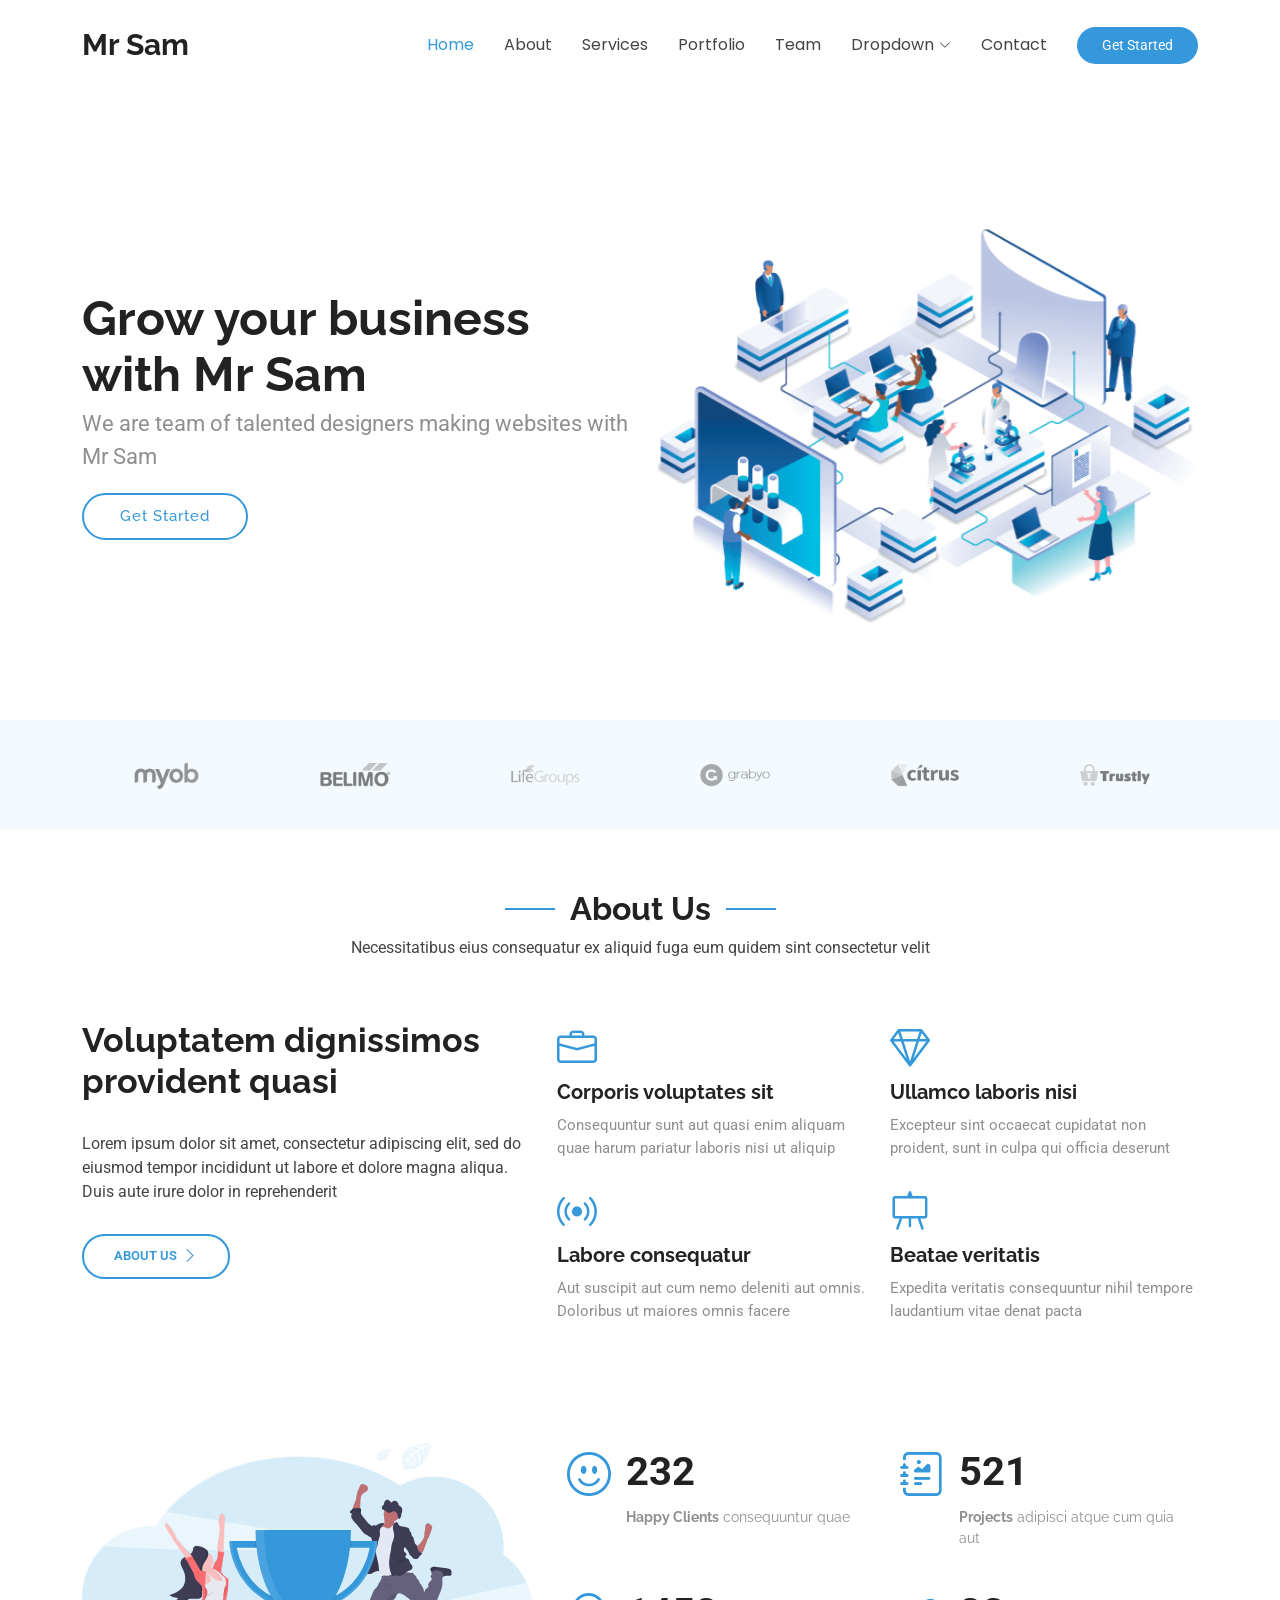
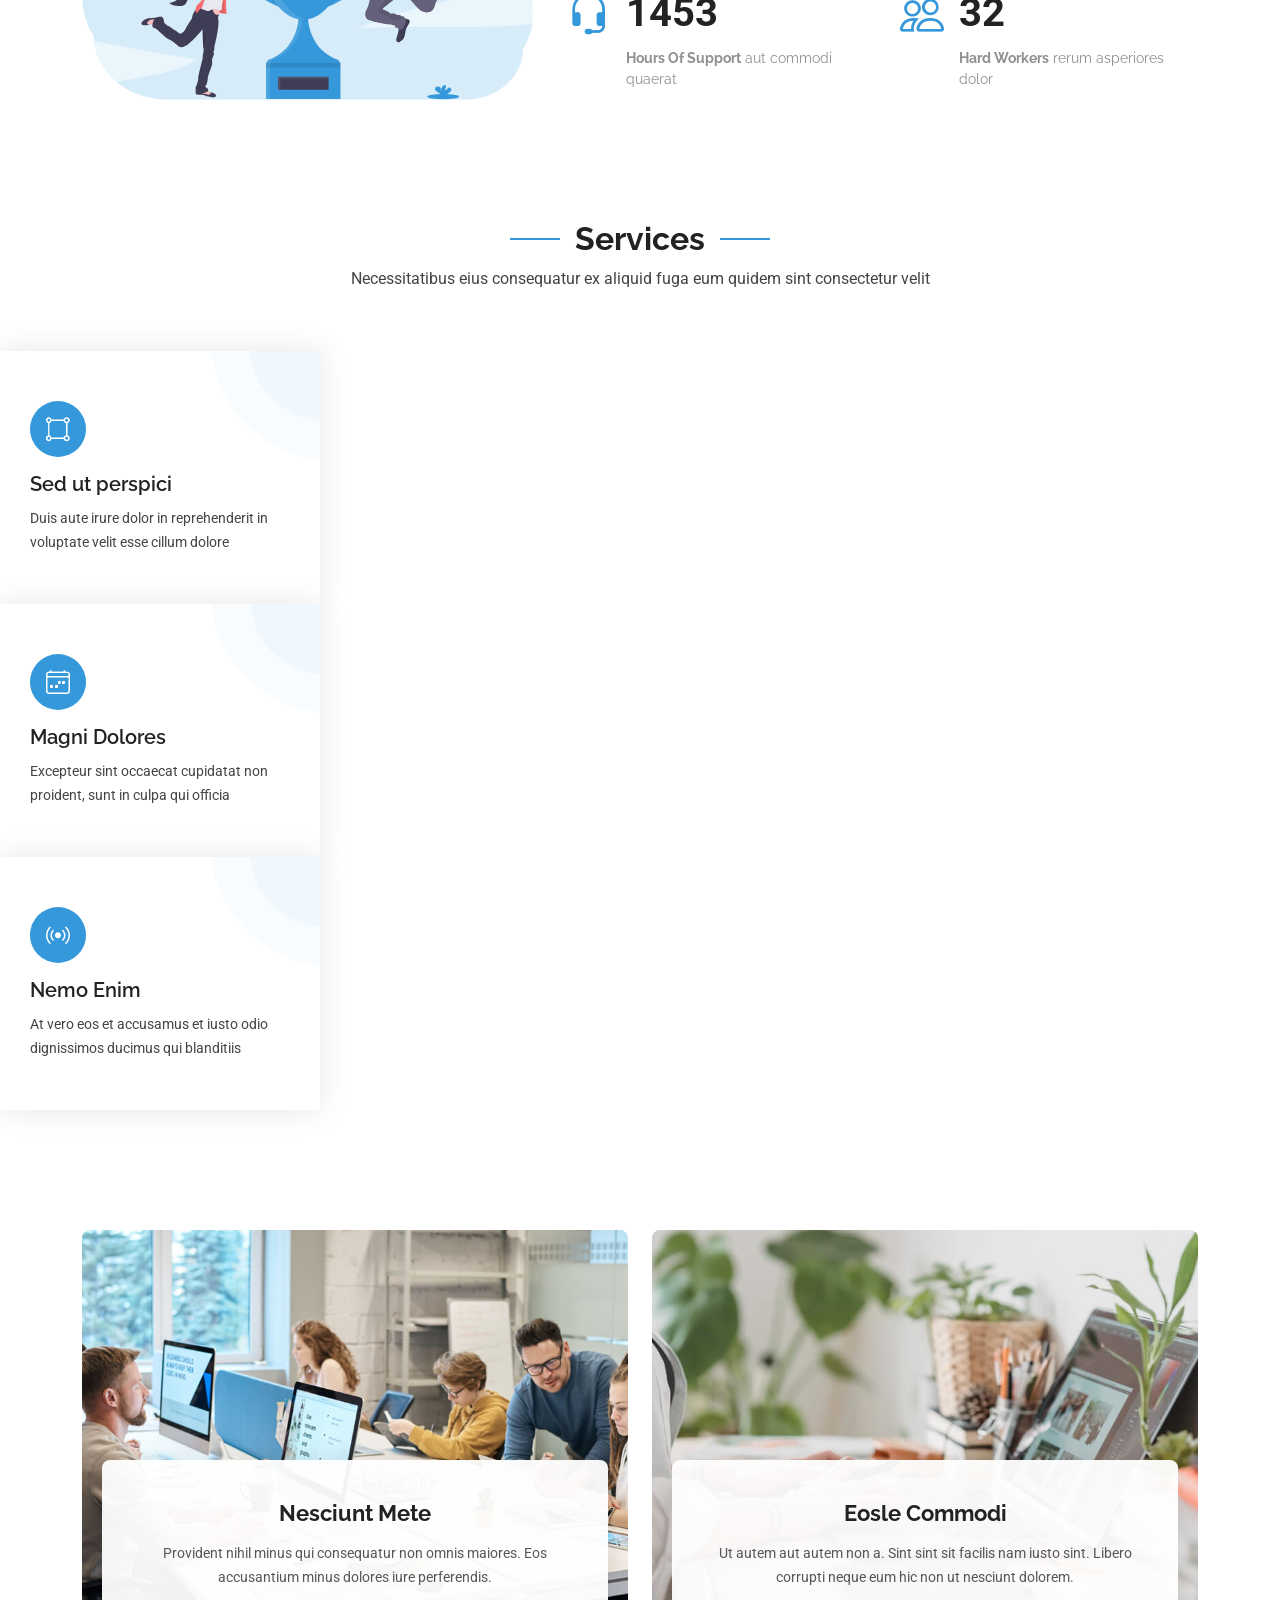
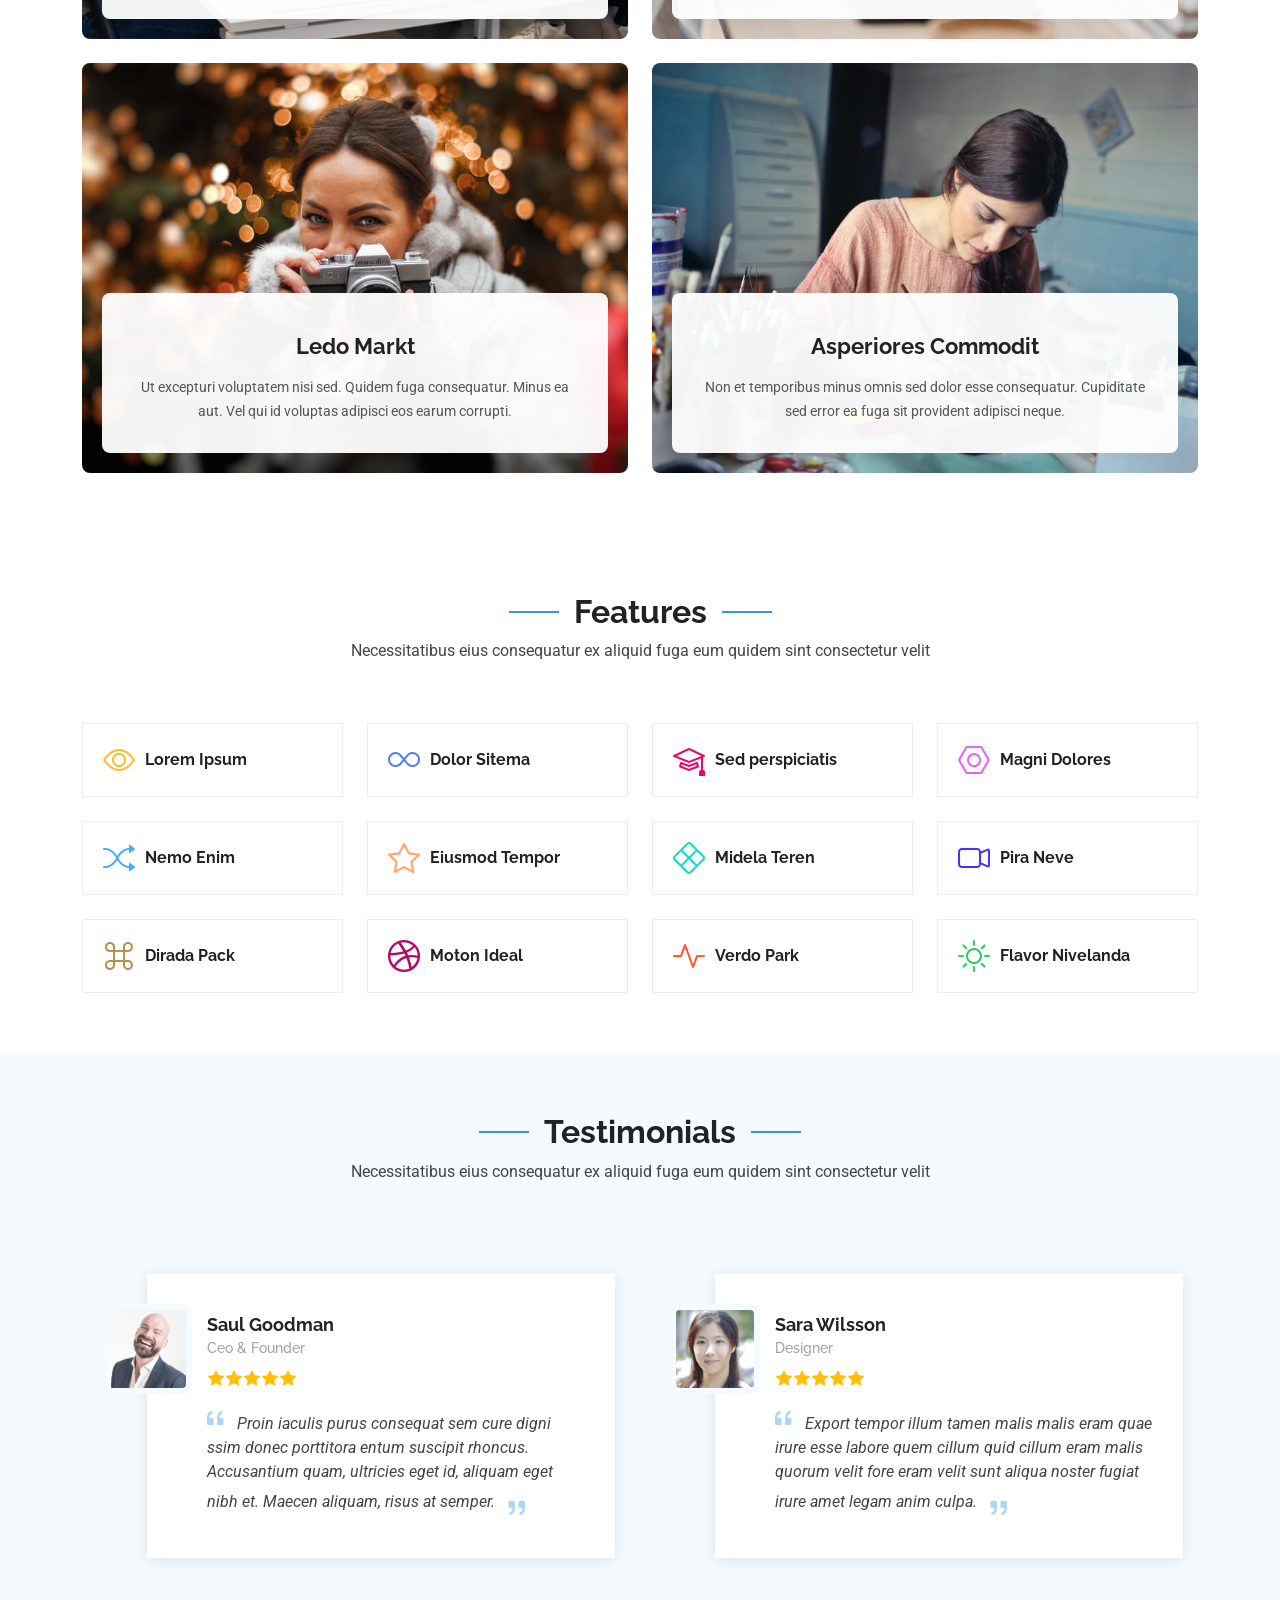
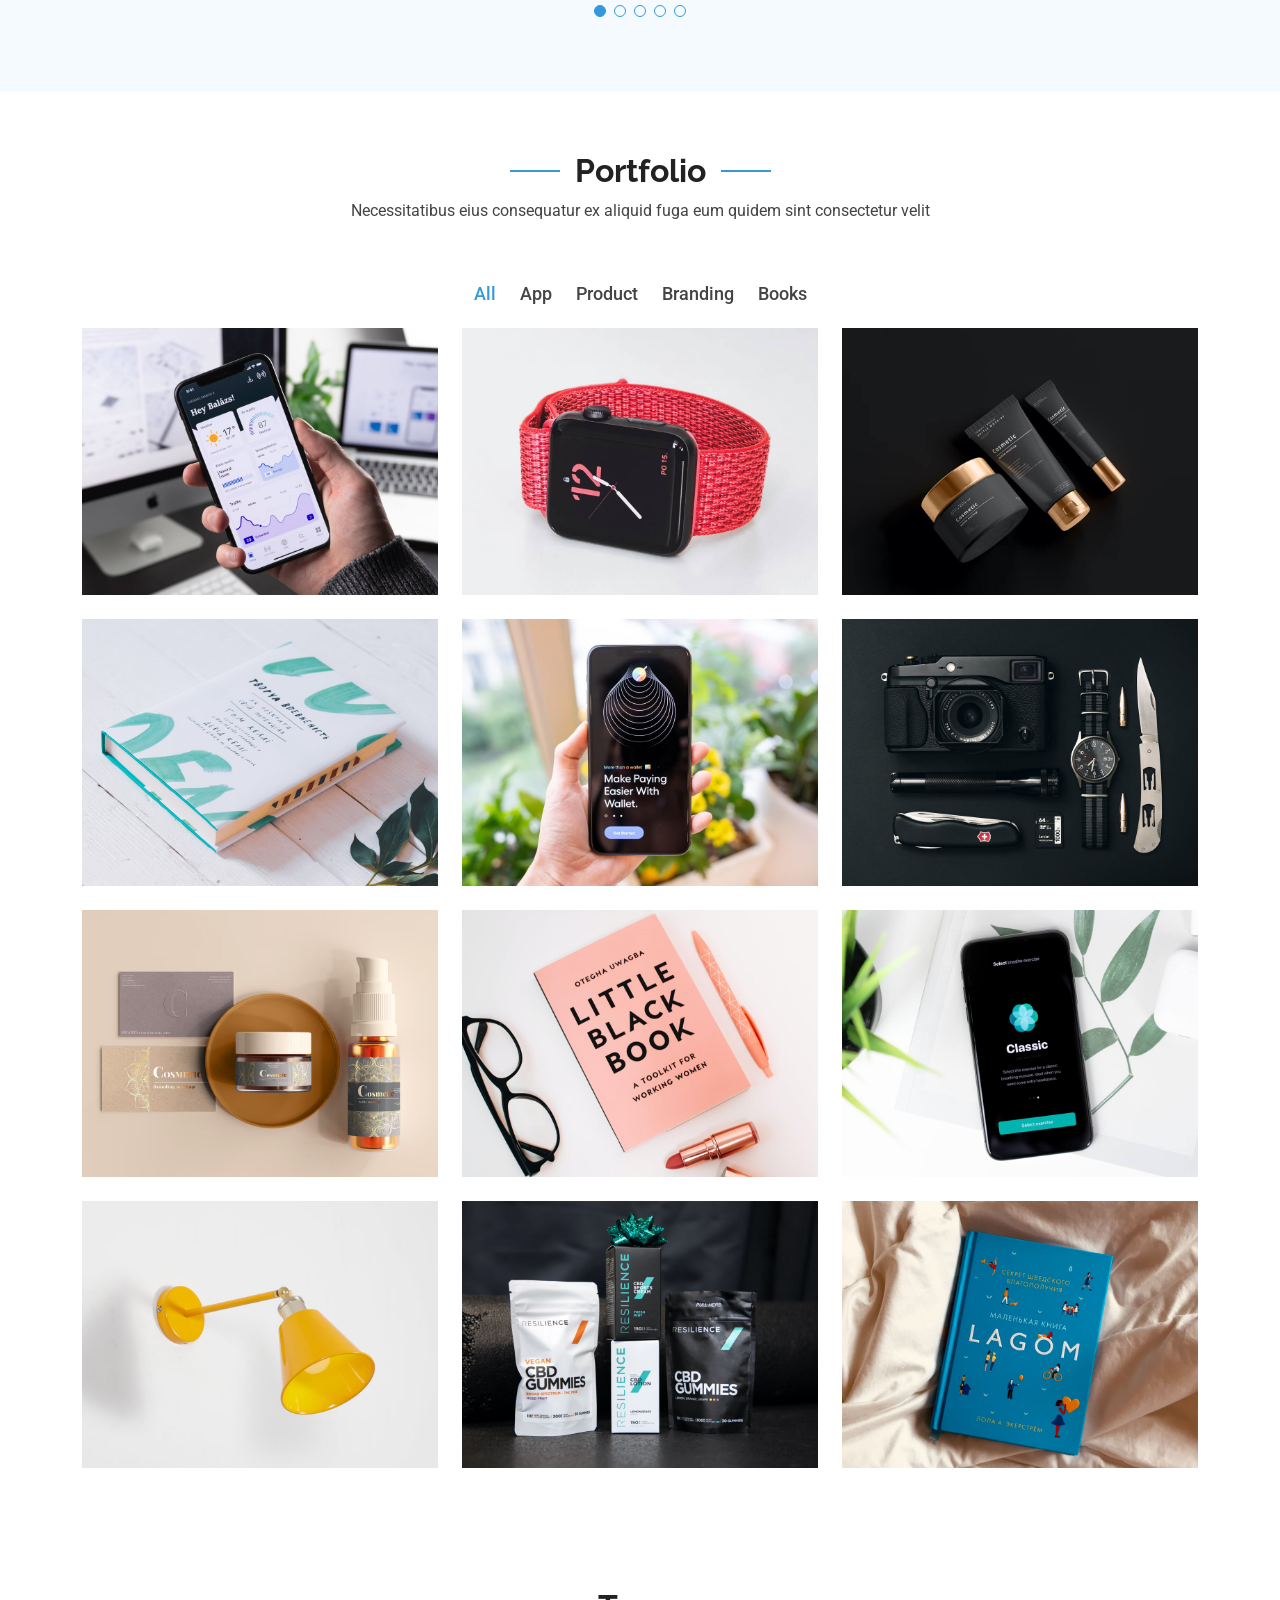
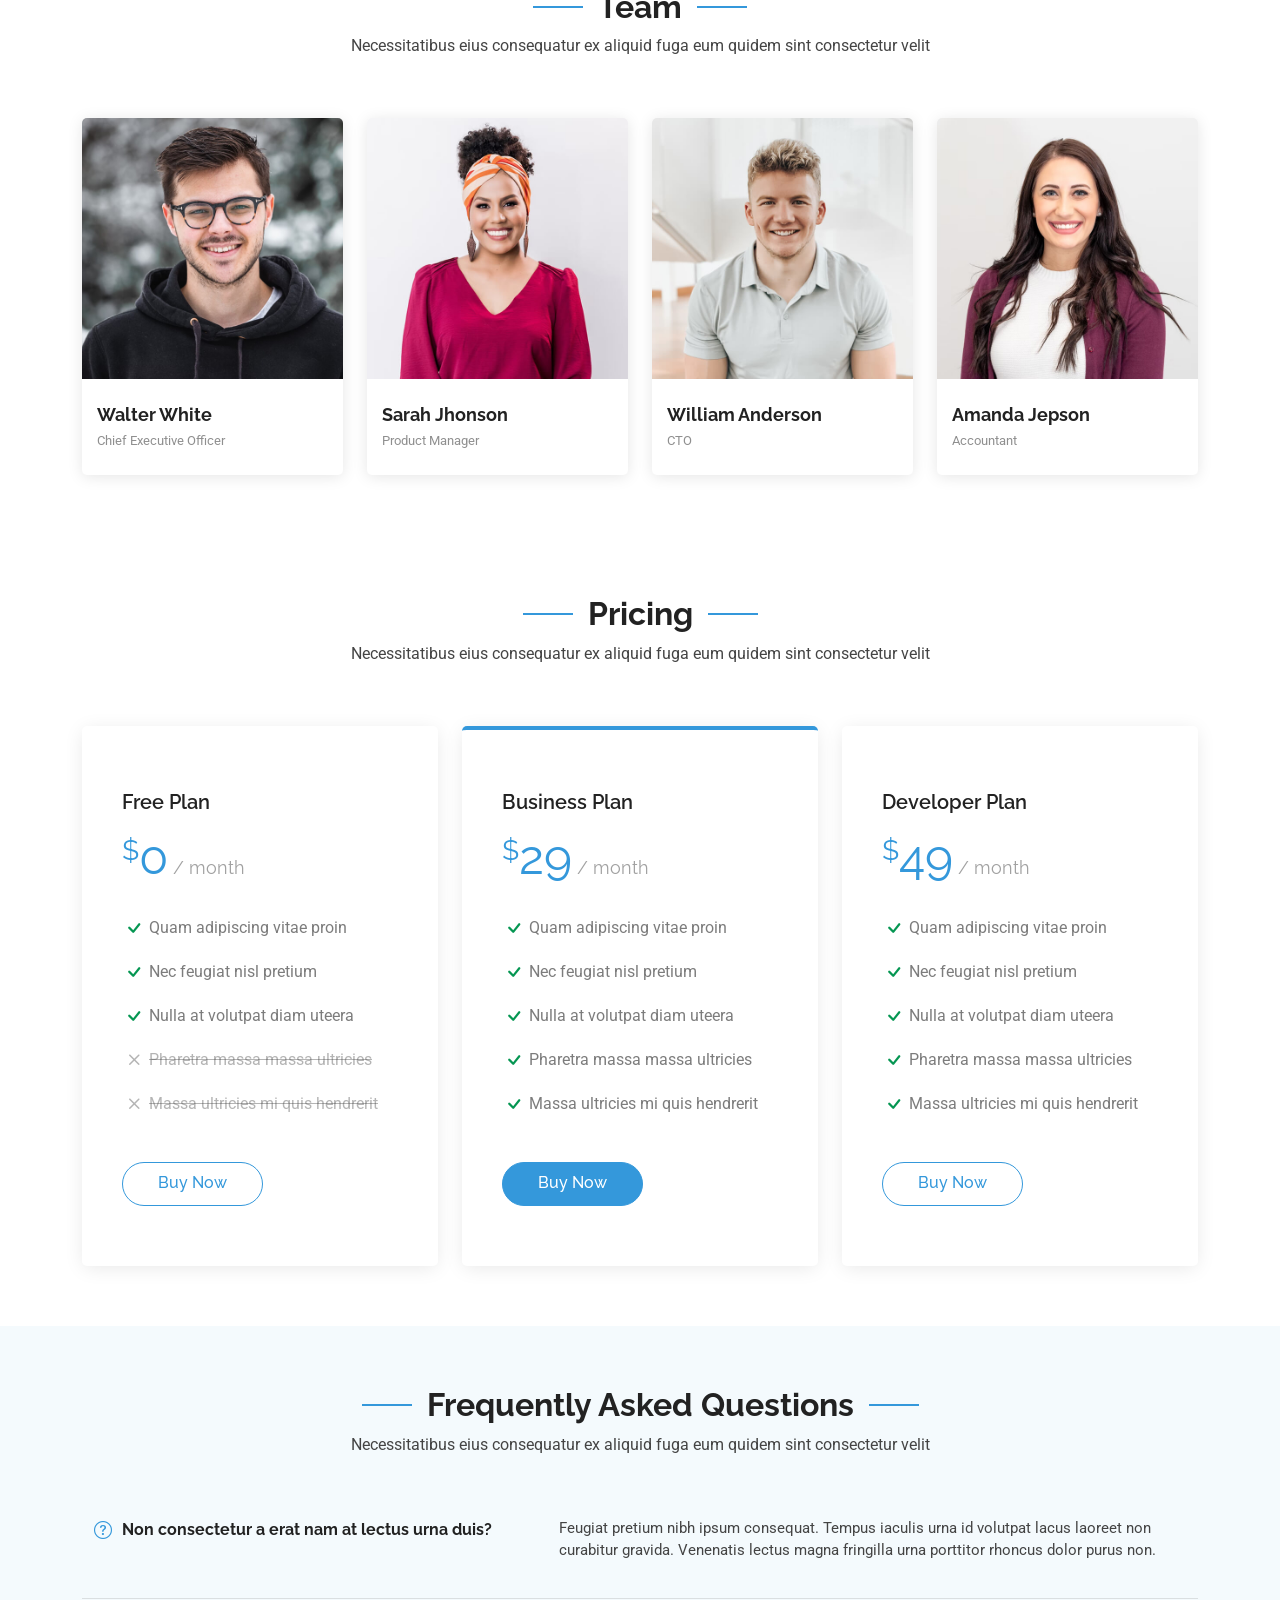
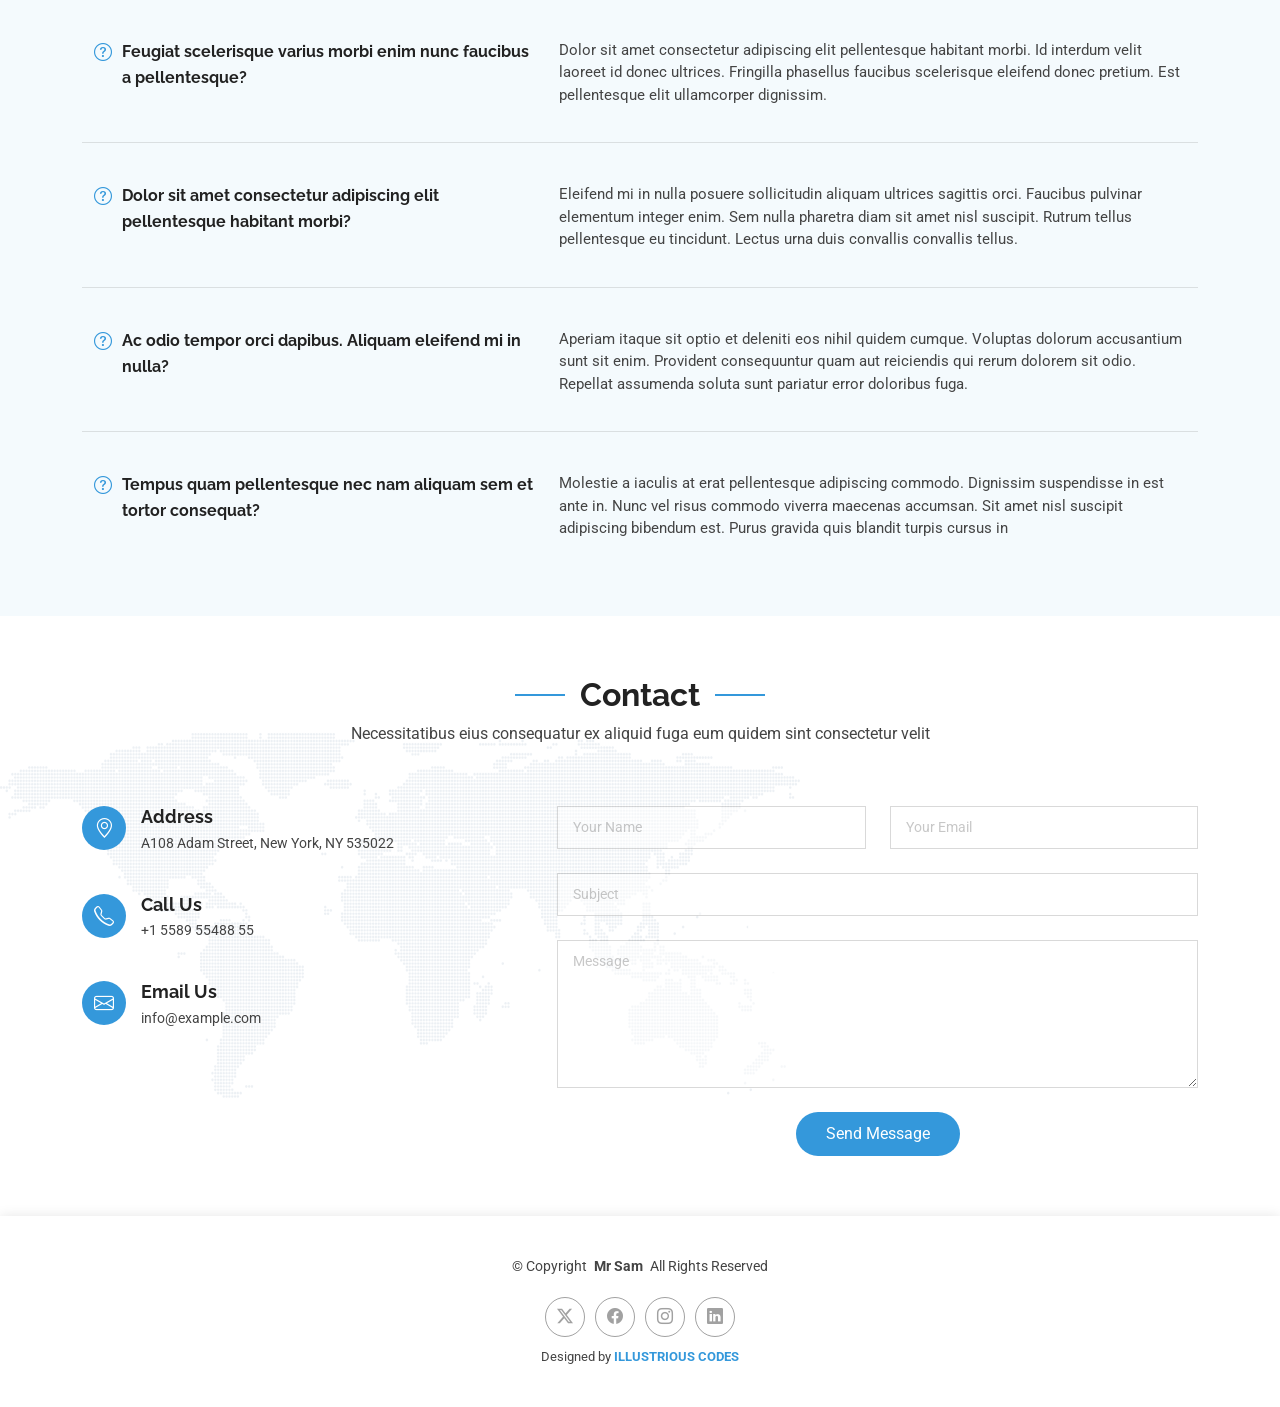
==== commit 79457ffb: "Section Title" ====
--- a/index.html
+++ b/index.html
@@ -389,7 +389,7 @@
         </div>
         <!-- End Section Title -->
 
-        <div class="container">
+        <!-- <div class="container">
           <div class="row gy-4">
             <div
               class="col-xl-3 col-md-6 d-flex"
@@ -404,7 +404,7 @@
                   molestias excepturi
                 </p>
               </div>
-            </div>
+            </div> -->
             <!-- End Service Item -->
 
             <div
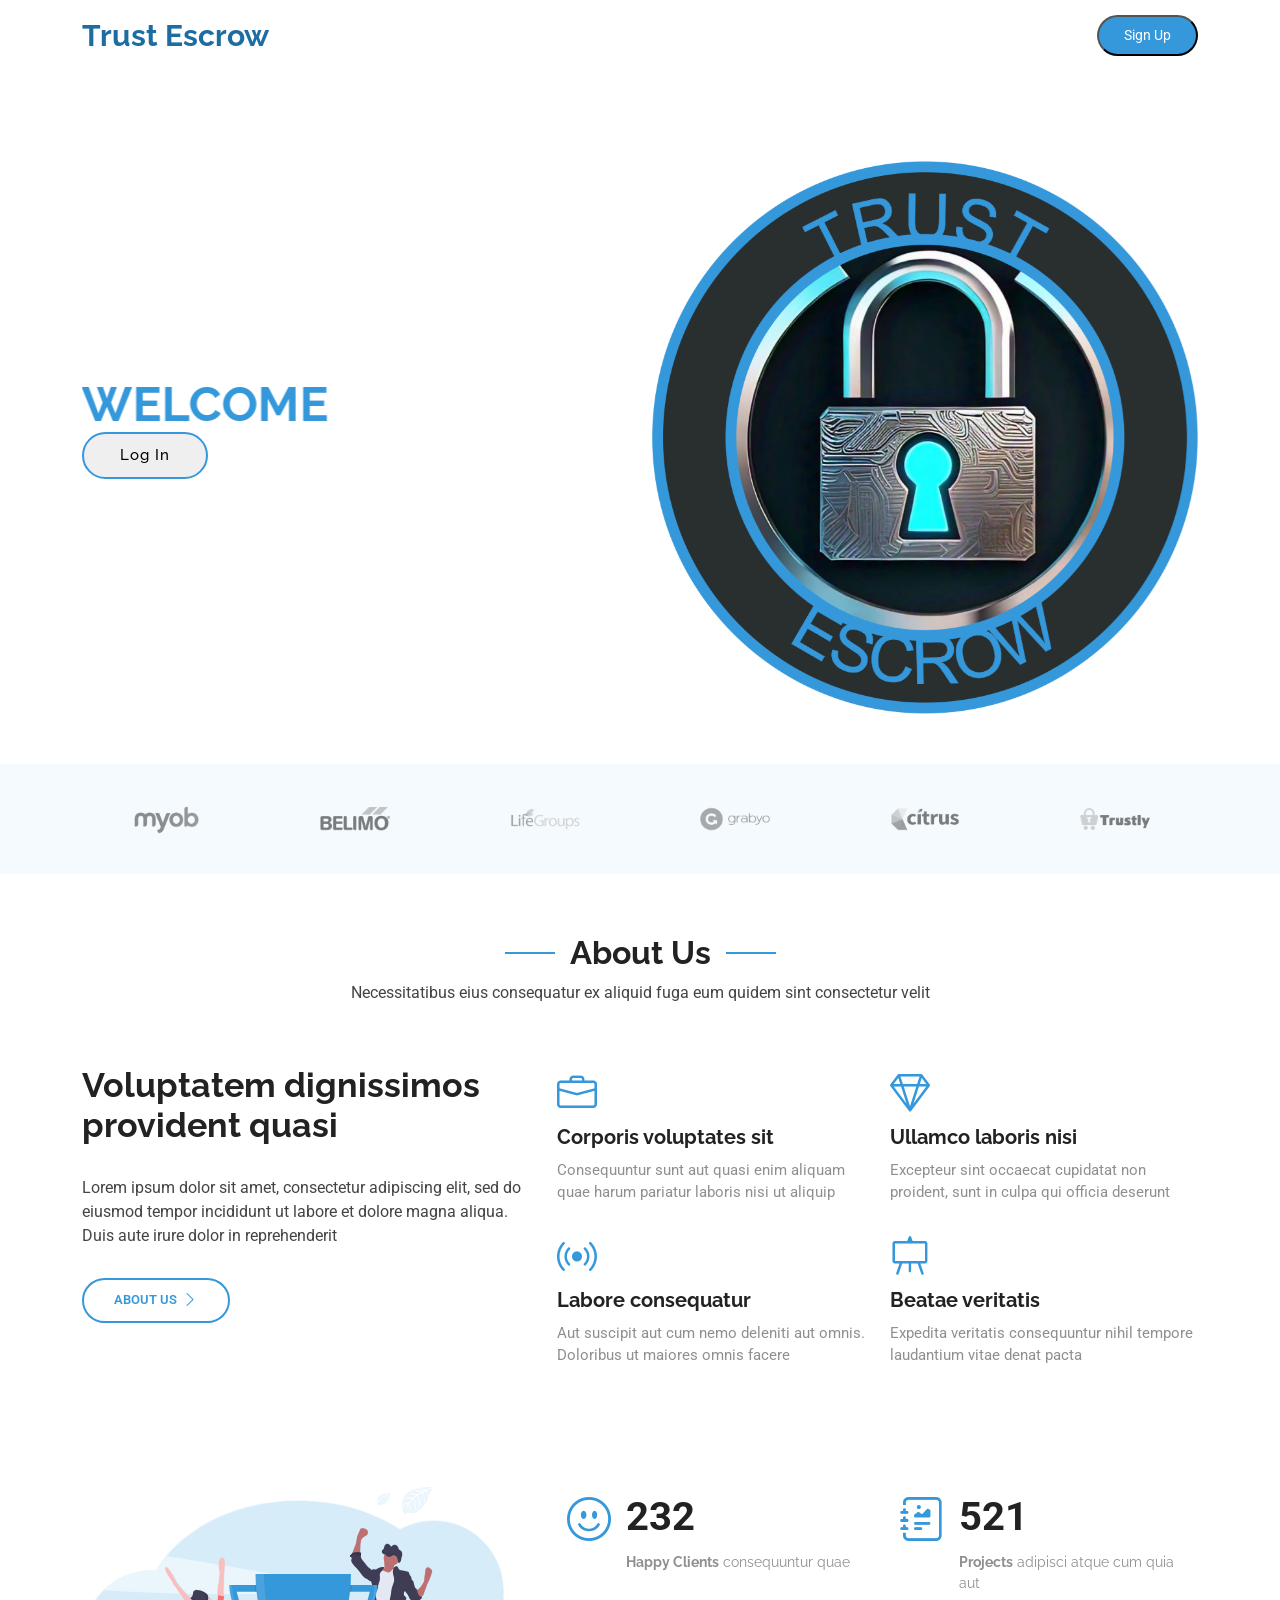
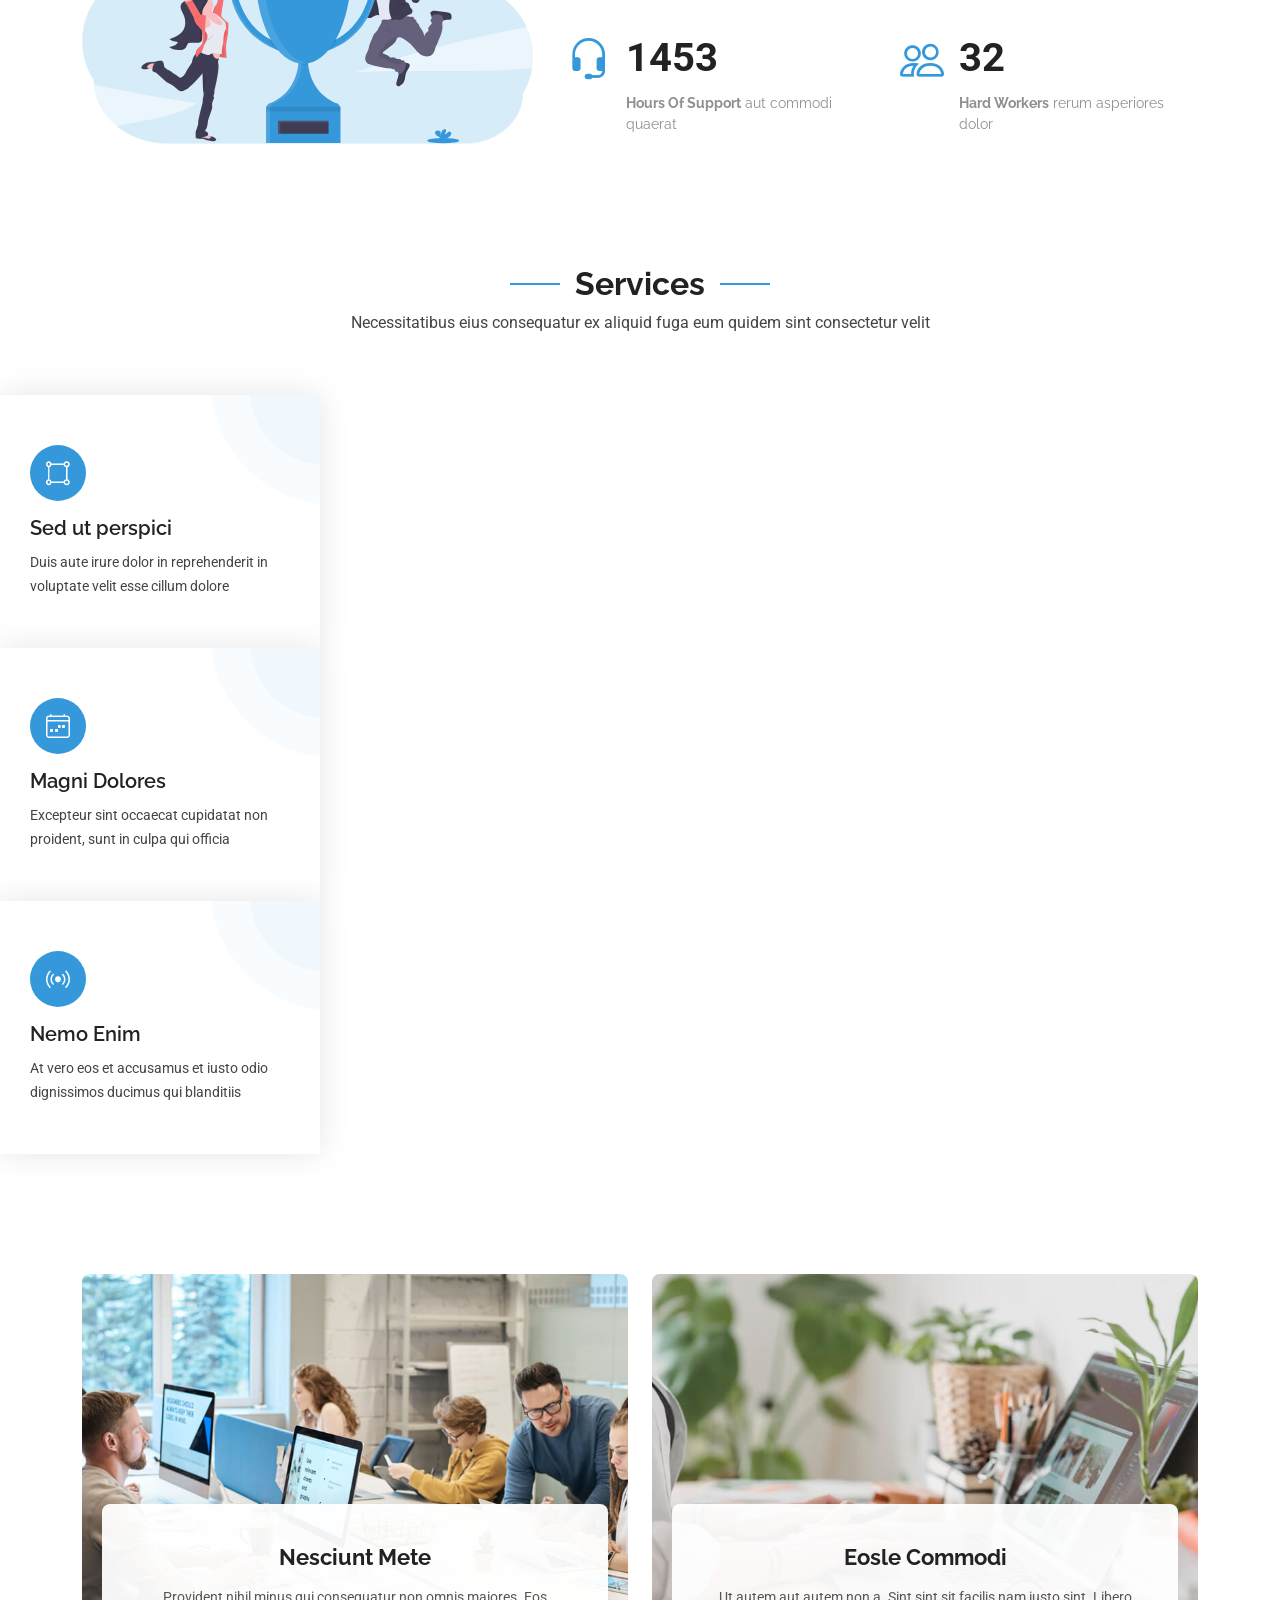
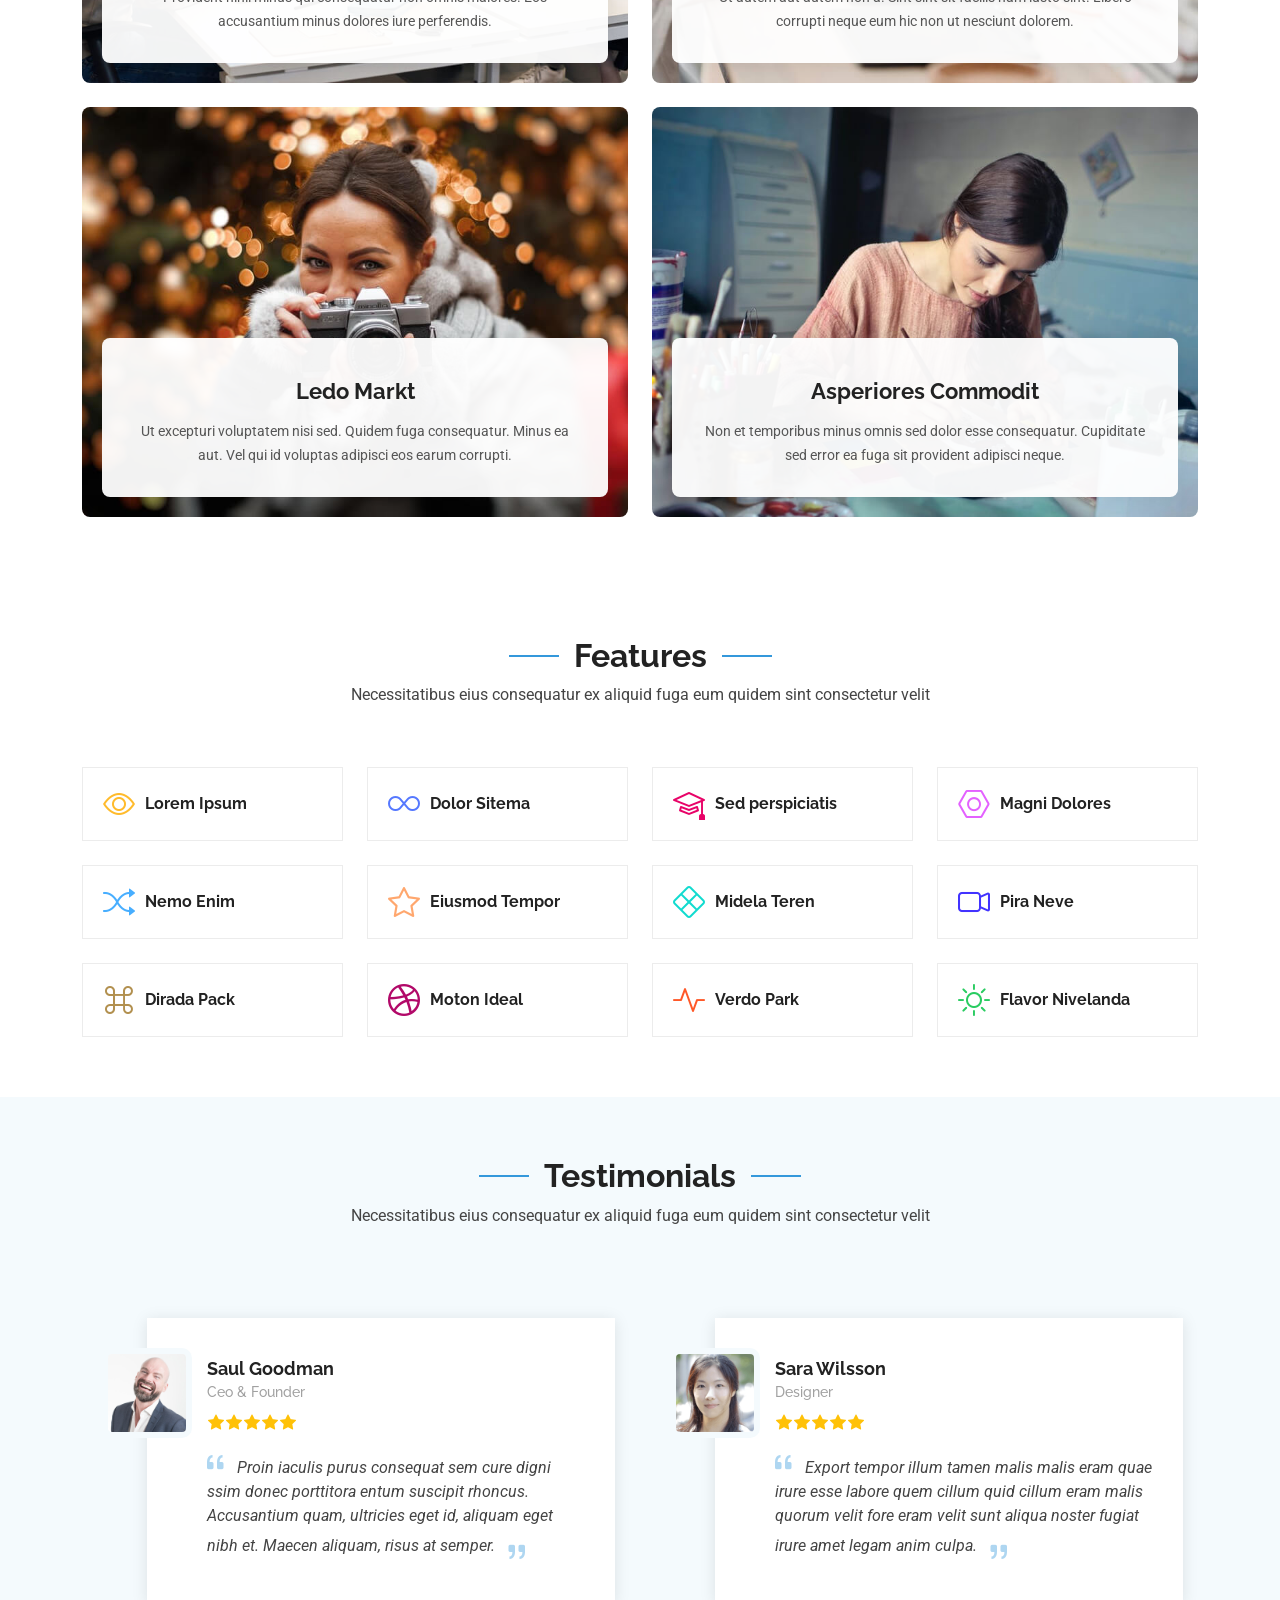
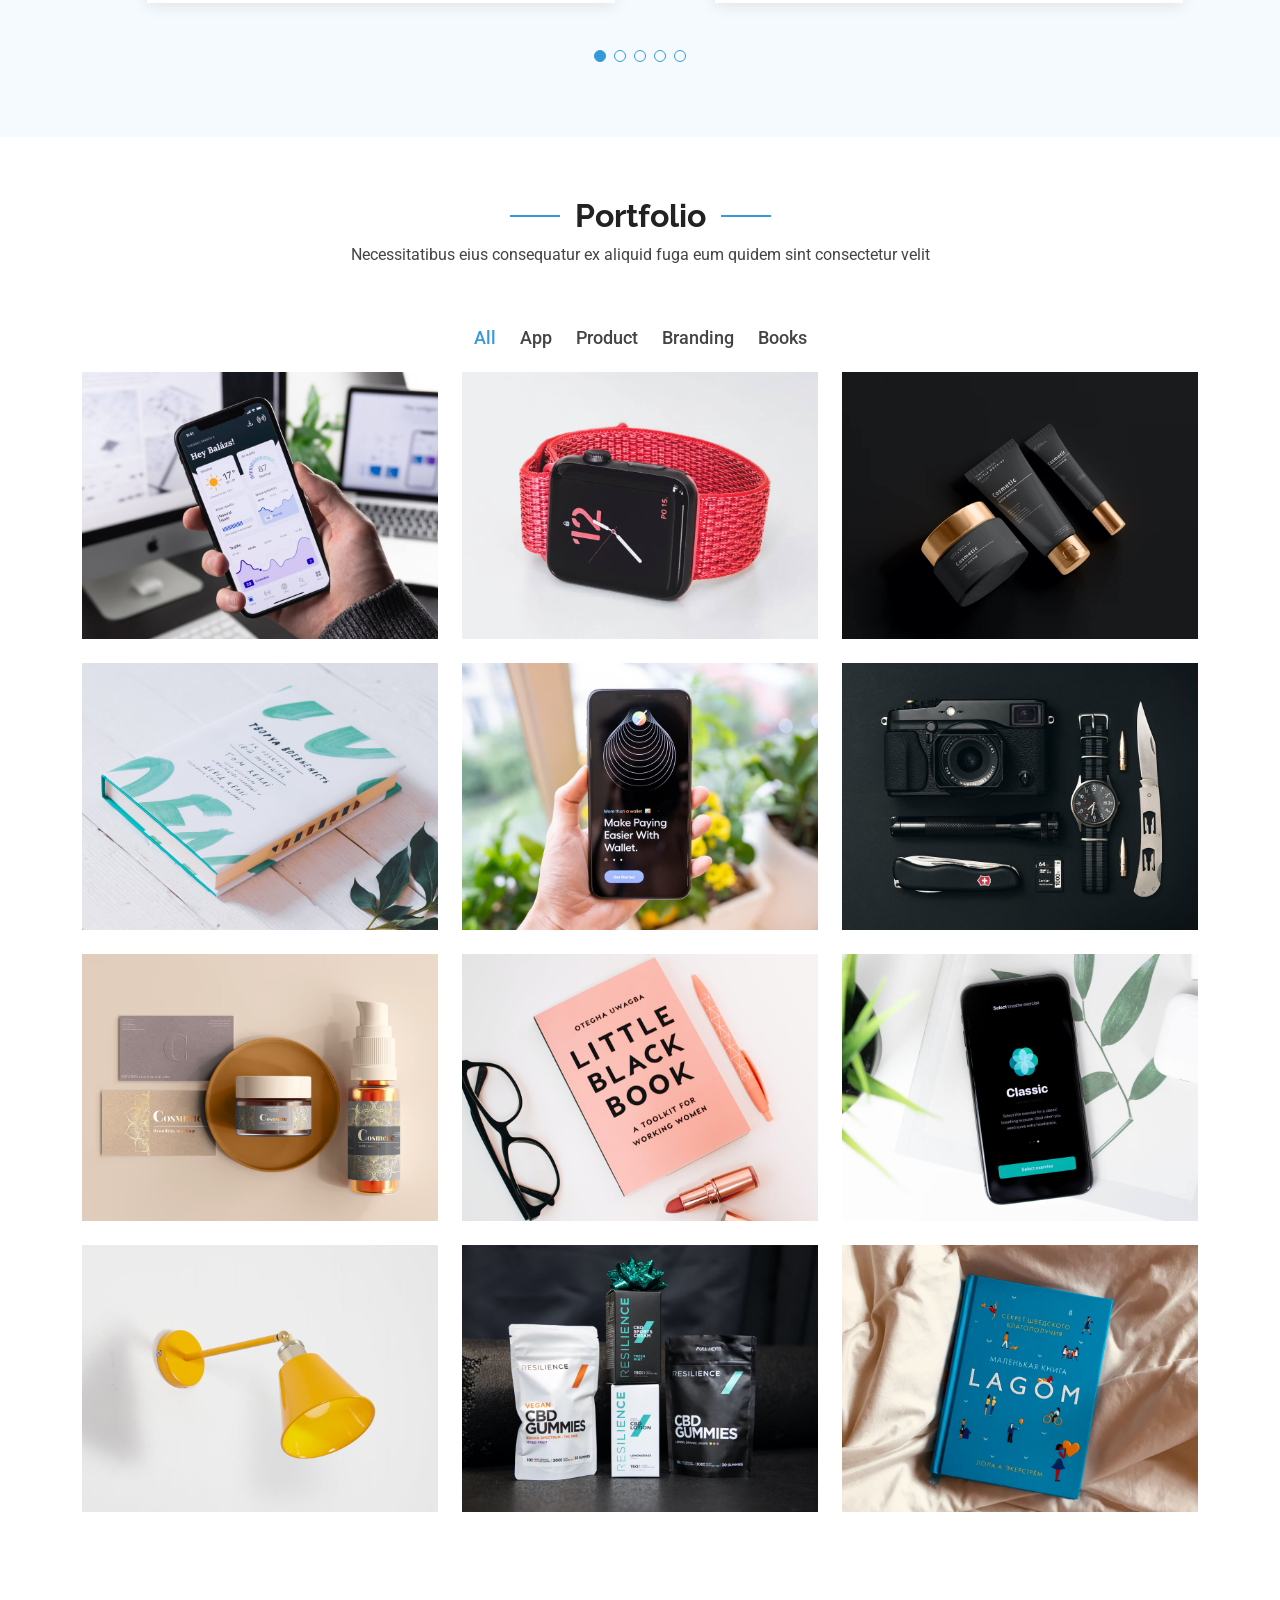
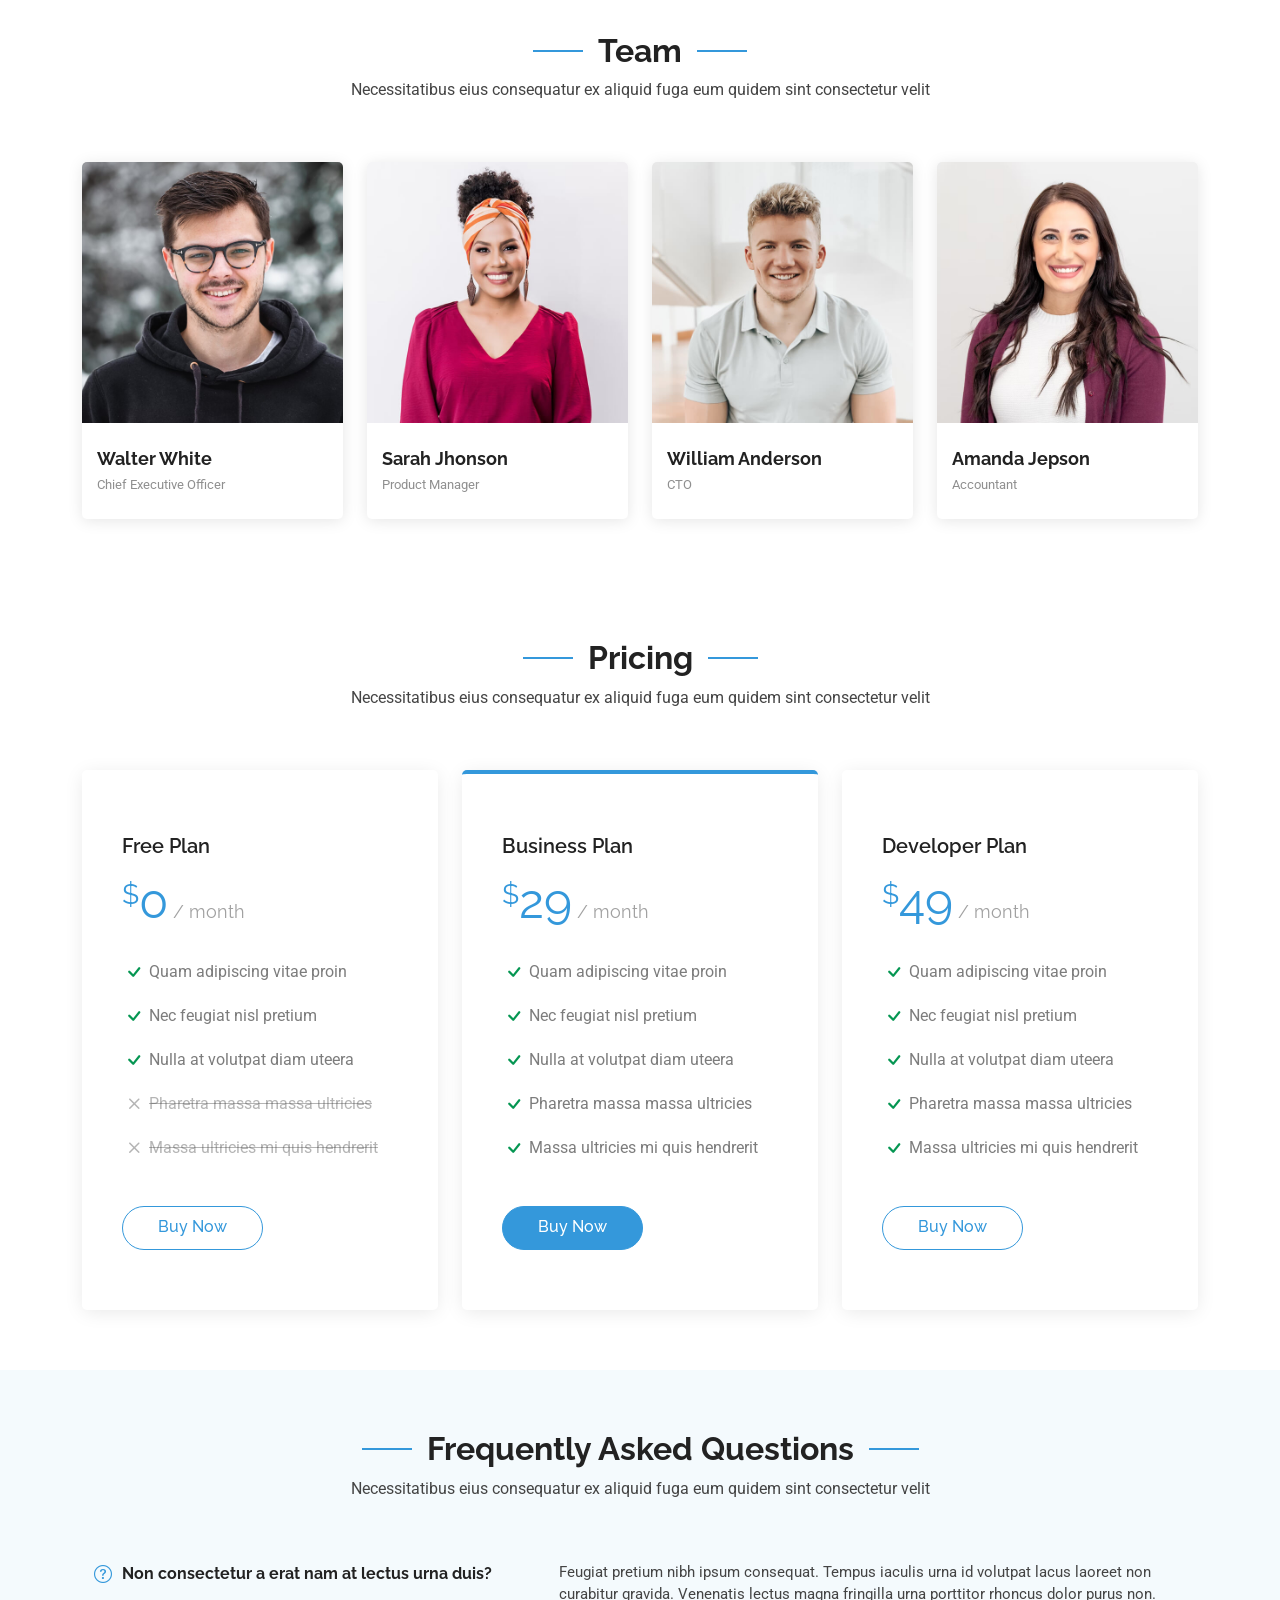
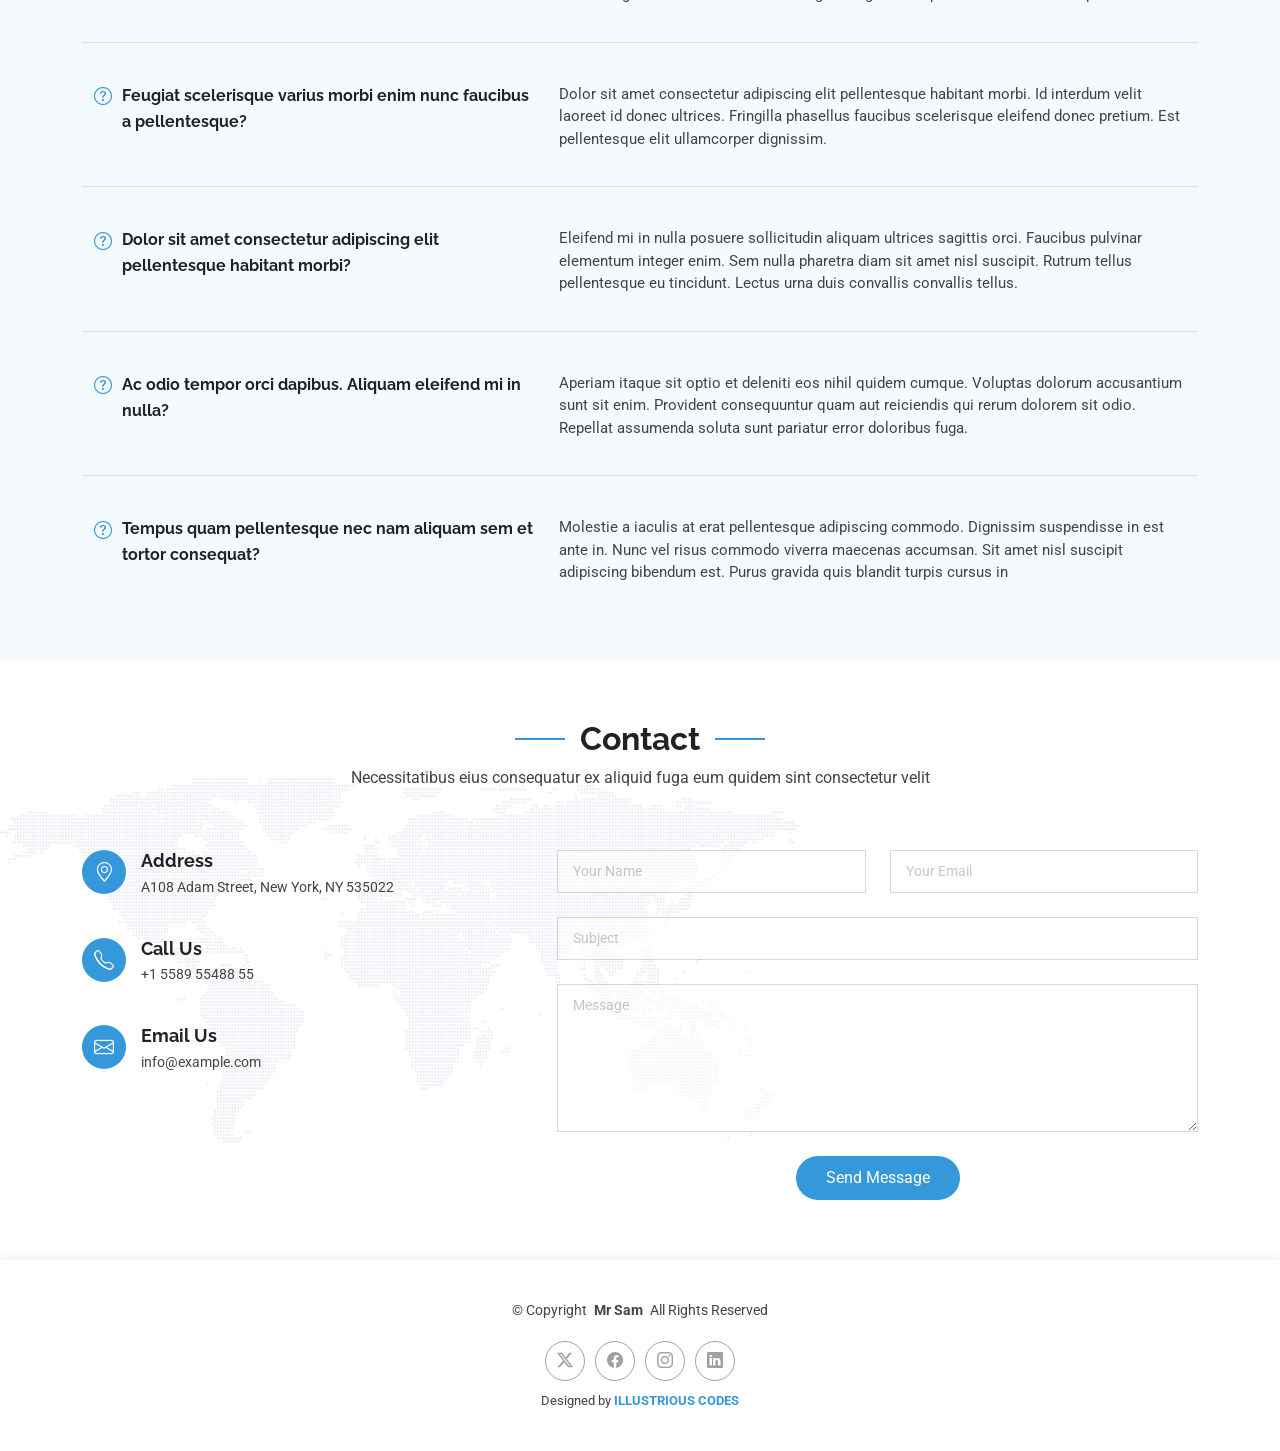
==== commit 1cd64d22: "home" ====
--- a/index.html
+++ b/index.html
@@ -3,7 +3,7 @@
   <head>
     <meta charset="utf-8" />
     <meta content="width=device-width, initial-scale=1.0" name="viewport" />
-    <title>Mr Sam Work</title>
+    <title>Trust Escrow</title>
     <meta name="description" content="" />
     <meta name="keywords" content="" />
 
@@ -55,15 +55,15 @@
         <a href="index.html" class="logo d-flex align-items-center me-auto">
           <!-- Uncomment the line below if you also wish to use an image logo -->
           <!-- <img src="assets/img/logo.png" alt=""> -->
-          <h1 class="sitename">Mr Sam</h1>
+          <h1 class="sitename" style="color: #1d6da3;">Trust Escrow</h1>
         </a>
 
         <nav id="navmenu" class="navmenu">
           <ul>
             <li>
-              <a href="#hero" class="active">Home<br /></a>
+              <!-- <a href="#hero" class="active">Home<br /></a> -->
             </li>
-            <li><a href="#about">About</a></li>
+            <!-- <li><a href="#about">About</a></li>
             <li><a href="#services">Services</a></li>
             <li><a href="#portfolio">Portfolio</a></li>
             <li><a href="#team">Team</a></li>
@@ -92,12 +92,13 @@
                 <li><a href="#">Dropdown 4</a></li>
               </ul>
             </li>
-            <li><a href="#contact">Contact</a></li>
+            <li><a href="#contact">Contact</a></li> -->
           </ul>
           <i class="mobile-nav-toggle d-xl-none bi bi-list"></i>
         </nav>
 
-        <a class="btn-getstarted" href="index.html#about">Get Started</a>
+        <!-- <a class="btn-getstarted" href="index.html#about">Sign Up</a> -->
+        <button class="btn-getstarted">Sign Up</button>
       </div>
     </header>
 
@@ -109,21 +110,20 @@
             <div
               class="col-lg-6 order-2 order-lg-1 d-flex flex-column justify-content-center"
             >
-              <h1>Grow your business with Mr Sam</h1>
-              <p>
-                We are team of talented designers making websites with Mr Sam
-              </p>
+              <marquee behavior="alternate" direction="left" ><h1 style="color: #3498db; ">WELCOME</h1></marquee>
               <div class="d-flex">
-                <a href="#about" class="btn-get-started">Get Started</a>
-                <a
+                <!-- <button class="btn-get-started">Sign Up</button> -->
+                <button class="btn-get-started" class="btn-getstarted">Log In</button>
+                <!-- <a href="#about" class="btn-get-started">Get Started</a> -->
+                <!-- <a
                   href="https://www.youtube.com/watch?v=Y7f98aduVJ8"
                   class="glightbox btn-watch-video d-flex align-items-center"
-                ></a>
+                ></a> -->
               </div>
             </div>
             <div class="col-lg-6 order-1 order-lg-2 hero-img">
               <img
-                src="assets/img/hero-img.png"
+                src="assets/img/trust logo png.png"
                 class="img-fluid animated"
                 alt=""
               />
